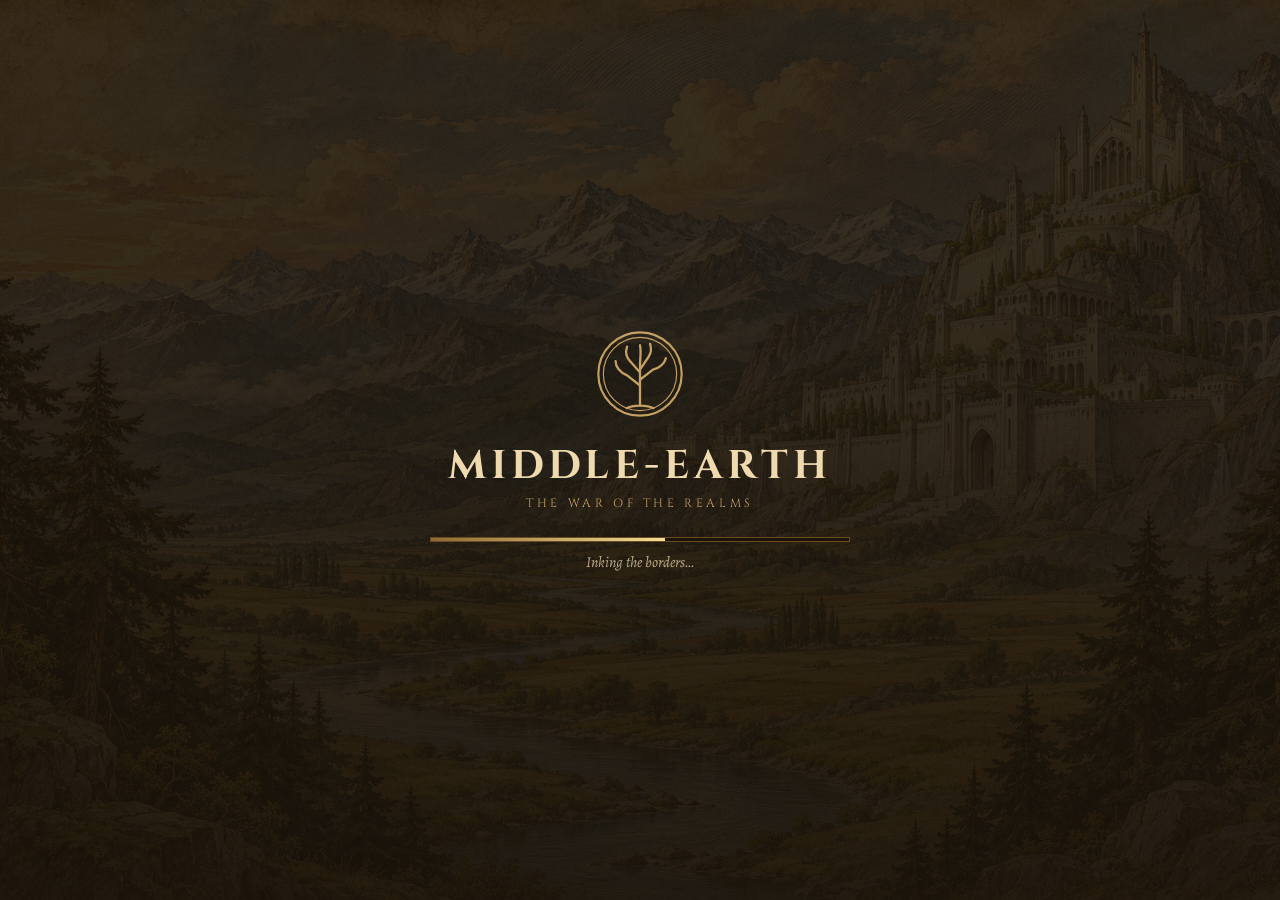
==== docs/index.html @ ae24afe7 "Clearer territory ownership: border bands and tinted troop plates Co-Authored-By: Claude Fable 5.2 <" ====
<!doctype html><html lang="en"><head><meta charset="utf-8"><meta name="viewport" content="width=device-width,initial-scale=1,viewport-fit=cover">
<title>Middle-earth: The War of the Realms</title>
<meta name="claude:viewport-fit-sides" content="cover">
<link rel="preconnect" href="https://fonts.googleapis.com">
<link rel="preconnect" href="https://fonts.gstatic.com" crossorigin>
<link rel="stylesheet" href="https://fonts.googleapis.com/css2?family=Cinzel:wght@500;600;700;900&family=Cinzel+Decorative:wght@700&family=Uncial+Antiqua&family=Alegreya:ital,wght@0,400;0,500;0,700;1,400&family=IM+Fell+English:ital@0;1&display=swap">
<style>
/* Layout: war-table HUD — header tabs, factions left, map centre, territory dossier right, phase bar below */
:root {
  --wood-0: #0f0a06; --wood-1: #1c130b; --wood-2: #2a1c10; --wood-3: #3b2816;
  --gold: #d3a955; --gold-hi: #f6dc94; --gold-lo: #86602a; --ivory: #f2e6c8; --ivory-dim: #bba783;
  --ink: #2a1a0c; --blood: #b2342a; --parch: #e8d8b0; --sea: #7fa0a2;
  --f-display: "Cinzel", "Trajan Pro", Georgia, serif;
  --f-deco: "Cinzel Decorative", "Cinzel", Georgia, serif;
  --f-text: "Alegreya", Georgia, serif;
  --f-map: "IM Fell English", Georgia, serif;
  color-scheme: dark;
}
* { box-sizing: border-box; }
html, body { height: 100%; }
body { margin: 0; background: var(--wood-0); color: var(--ivory); font-family: var(--f-text); font-size: 15px; overflow: hidden; -webkit-font-smoothing: antialiased; }
button { font: inherit; color: inherit; }
button:focus-visible, select:focus-visible, input:focus-visible { outline: 2px solid var(--gold-hi); outline-offset: 2px; }
[hidden] { display: none !important; }

/* textures */
.wood { background-color: var(--wood-1);
  background-image:
    radial-gradient(120% 80% at 50% 0%, rgba(255,210,140,0.06), transparent 60%),
    repeating-linear-gradient(92deg, rgba(0,0,0,0.0) 0 7px, rgba(0,0,0,0.13) 7px 9px, rgba(255,220,170,0.025) 9px 15px),
    linear-gradient(180deg, #24180e, #170f08); }
.frame { position: relative; border: 1px solid #5f4421; box-shadow: inset 0 0 0 1px rgba(0,0,0,0.6), inset 0 0 0 3px rgba(211,169,85,0.25), 0 6px 18px rgba(0,0,0,0.45); }
.frame::before, .frame::after { content: ""; position: absolute; width: 16px; height: 16px; border: 2px solid var(--gold); pointer-events: none; }
.frame::before { top: 3px; left: 3px; border-right: 0; border-bottom: 0; }
.frame::after { bottom: 3px; right: 3px; border-left: 0; border-top: 0; }

#app { position: fixed; inset: 0; display: grid; grid-template-columns: 264px minmax(0,1fr) 300px; grid-template-rows: 68px minmax(0,1fr) 76px; gap: 0; padding-left: env(safe-area-inset-left, 0px); padding-right: env(safe-area-inset-right, 0px); }

/* header */
#top { grid-column: 1 / -1; display: flex; align-items: center; gap: 18px; padding: 0 18px; border-bottom: 1px solid #6a4b22; box-shadow: 0 2px 0 rgba(0,0,0,0.6), 0 3px 0 rgba(211,169,85,0.25); z-index: 5; }
.brand { display: flex; align-items: center; gap: 12px; min-width: 230px; }
.brand svg { width: 46px; height: 46px; flex: none; }
.brand h1 { margin: 0; font-family: var(--f-display); font-weight: 700; font-size: 25px; letter-spacing: 0.08em; line-height: 1; color: var(--ivory); text-shadow: 0 2px 0 #000; }
.brand small { display: block; font-family: var(--f-display); font-size: 10.5px; letter-spacing: 0.24em; color: var(--gold); margin-top: 5px; }
.tabs { display: flex; gap: 10px; flex: 1; justify-content: center; }
.tab { display: inline-flex; align-items: center; gap: 9px; padding: 9px 22px; min-width: 128px; justify-content: center; font-family: var(--f-display); font-weight: 600; font-size: 15px; letter-spacing: 0.04em; color: var(--ivory); cursor: pointer;
  background: linear-gradient(180deg, #2d1f12, #1a120a); border: 1px solid #7a5a2a; border-radius: 4px; box-shadow: inset 0 1px 0 rgba(255,220,150,0.12), inset 0 0 0 2px rgba(0,0,0,0.5); transition: filter .15s, transform .15s; }
.tab svg { width: 19px; height: 19px; color: var(--gold); }
.tab:hover { filter: brightness(1.25); }
.tab.on { background: linear-gradient(180deg, #8c6a32, #5e4219); border-color: var(--gold-hi); color: #fff8e4; box-shadow: inset 0 1px 0 rgba(255,240,190,0.5), 0 0 14px rgba(246,210,120,0.25); }
.tab.on svg { color: #fff1c4; }
.tab b { background: var(--blood); color: #fff; border-radius: 9px; font-size: 11px; padding: 1px 6px; font-family: var(--f-text); }
.turnbox { display: flex; align-items: center; gap: 8px; padding-left: 18px; border-left: 1px solid #6a4b22; font-family: var(--f-display); }
.turnbox svg { width: 38px; height: 38px; color: var(--gold); }
.turnbox span { font-size: 16px; letter-spacing: 0.06em; }
.turnbox b { font-size: 26px; font-weight: 700; color: var(--ivory); min-width: 34px; }
.sys { display: flex; gap: 6px; }
.iconbtn { width: 36px; height: 36px; display: grid; place-items: center; border-radius: 4px; background: #1f150c; border: 1px solid #6a4b22; color: var(--gold); cursor: pointer; }
.iconbtn:hover { color: var(--gold-hi); border-color: var(--gold); }
.iconbtn svg { width: 19px; height: 19px; }
.mobile-only { display: none; }

/* side panels */
.panel { display: flex; flex-direction: column; gap: 12px; padding: 12px 12px; overflow: auto; z-index: 4; scrollbar-width: thin; scrollbar-color: #6a4b22 transparent; }
#left { border-right: 1px solid #5a3f1c; box-shadow: 2px 0 0 rgba(0,0,0,0.5); }
#right { border-left: 1px solid #5a3f1c; box-shadow: -2px 0 0 rgba(0,0,0,0.5); overflow-x: hidden; }
.ph { display: flex; align-items: center; gap: 10px; margin: 0; padding: 10px 12px; font-family: var(--f-display); font-weight: 600; font-size: 15px; letter-spacing: 0.08em; text-transform: uppercase; color: var(--ivory);
  background: linear-gradient(180deg, #2b1d10, #1b1209); border: 1px solid #5f4421; border-radius: 3px; }
.ph svg { width: 20px; height: 20px; color: var(--gold); flex: none; }

.fac { position: relative; display: grid; grid-template-columns: 54px 1fr; gap: 10px; align-items: center; padding: 9px 10px; border-radius: 4px; background: linear-gradient(180deg, #24180d, #170f08); border: 1px solid #4b3418; transition: border-color .2s, box-shadow .2s; cursor: default; }
.fac.cur { border-color: var(--gold-hi); box-shadow: 0 0 0 1px rgba(246,220,148,0.4), 0 0 18px rgba(246,210,120,0.18), inset 0 0 22px rgba(246,210,120,0.08); }
.fac.cur::after { content: ""; position: absolute; left: -1px; top: 10px; bottom: 10px; width: 3px; background: var(--gold-hi); border-radius: 2px; }
.fac.dead { opacity: 0.42; filter: grayscale(0.8); }
.fac svg.shield { width: 50px; height: 58px; filter: drop-shadow(0 2px 3px rgba(0,0,0,0.6)); }
.fac .nm { display: flex; align-items: center; gap: 7px; font-family: var(--f-display); font-weight: 600; font-size: 15px; line-height: 1.15; }
.fac .sw { width: 11px; height: 11px; border-radius: 2px; flex: none; box-shadow: 0 0 0 1px rgba(0,0,0,0.6); }
.fac .who { font-size: 12px; color: var(--ivory-dim); font-style: italic; margin-top: 1px; }
.fac .nums { display: flex; gap: 12px; margin-top: 5px; font-family: var(--f-display); font-weight: 700; font-size: 17px; font-variant-numeric: tabular-nums; }
.fac .nums span { display: inline-flex; align-items: center; gap: 5px; }
.fac .nums svg { width: 15px; height: 15px; color: var(--ivory-dim); }

.box { padding: 12px 14px; border-radius: 4px; background: linear-gradient(180deg, #24180d, #170f08); border: 1px solid #4b3418; }
.box h3 { display: flex; align-items: center; gap: 9px; margin: 0 0 8px; font-family: var(--f-display); font-size: 14px; letter-spacing: 0.1em; text-transform: uppercase; color: var(--ivory); }
.box h3 svg { width: 18px; height: 18px; color: var(--gold); }
.box p { margin: 0; line-height: 1.45; }
.box .rule { height: 1px; background: linear-gradient(90deg, transparent, #7a5a2a, transparent); margin: 8px 0; }

/* territory dossier */
.dossier-head { display: flex; align-items: center; gap: 12px; }
.dossier-head svg.shield { width: 52px; height: 61px; flex: none; filter: drop-shadow(0 2px 3px rgba(0,0,0,0.7)); }
.dossier-head h2 { margin: 0; font-family: var(--f-display); font-weight: 700; font-size: 21px; letter-spacing: 0.04em; line-height: 1.1; text-wrap: balance; }
.dossier-head .reg { font-size: 13px; color: var(--gold); font-style: italic; margin-top: 3px; }
.vig { width: 100%; height: 142px; display: block; border-radius: 3px; box-shadow: 0 0 0 1px #000, 0 0 0 3px #5f4421, 0 4px 14px rgba(0,0,0,0.5); margin: 4px 0; }
.stats { display: grid; gap: 6px; }
.stat { display: flex; align-items: center; justify-content: space-between; padding: 9px 12px; background: linear-gradient(180deg, #23170c, #160e07); border: 1px solid #4b3418; border-radius: 3px; }
.stat > span { display: inline-flex; align-items: center; gap: 9px; font-size: 15px; }
.stat svg { width: 18px; height: 18px; color: var(--ivory-dim); }
.stat b { font-family: var(--f-display); font-size: 19px; font-variant-numeric: tabular-nums; white-space: nowrap; }
.nbrs { display: flex; flex-wrap: wrap; gap: 5px; }
.chip { display: inline-flex; align-items: center; gap: 6px; padding: 4px 8px; border-radius: 3px; font-size: 13px; background: #1b1209; border: 1px solid #4b3418; cursor: pointer; }
.chip i { width: 9px; height: 9px; border-radius: 50%; display: inline-block; }
.chip .pct { font-family: var(--f-display); font-weight: 700; font-size: 12px; color: var(--gold-hi); }
.chip:hover { border-color: var(--gold); }
.chip.atk { border-color: #7d2a1d; }

.btn { display: inline-flex; align-items: center; justify-content: center; gap: 10px; padding: 11px 16px; font-family: var(--f-display); font-weight: 600; font-size: 16px; letter-spacing: 0.04em; cursor: pointer; border-radius: 4px; color: var(--ivory);
  background: linear-gradient(180deg, #2f2113, #1b1209); border: 1px solid #7a5a2a; box-shadow: inset 0 1px 0 rgba(255,220,150,0.12), inset 0 0 0 2px rgba(0,0,0,0.45); transition: filter .15s, transform .08s; }
.btn svg { width: 20px; height: 20px; color: var(--gold); }
.btn:hover:not(:disabled) { filter: brightness(1.25); }
.btn:active:not(:disabled) { transform: translateY(1px); }
.btn:disabled { opacity: 0.4; cursor: not-allowed; }
.btn.gold { color: #2a1806; background: linear-gradient(180deg, #f5d98c, #c99a45 55%, #a07226); border-color: #fbe7ae; box-shadow: inset 0 1px 0 rgba(255,255,255,0.6), inset 0 -2px 0 rgba(90,55,10,0.4), 0 0 18px rgba(246,210,120,0.2); text-shadow: 0 1px 0 rgba(255,240,200,0.6); }
.btn.gold svg { color: #3a2208; }
.btn.red { background: linear-gradient(180deg, #8e2c21, #5a160f); border-color: #d0604e; }
.btn.red svg { color: #ffd3c4; }
.btn.sm { padding: 6px 10px; font-size: 13px; }
.btn.block { width: 100%; }
.btngrid { display: grid; gap: 7px; }
.row { display: flex; gap: 7px; }
.row > * { flex: 1; min-width: 0; }
.hint { font-size: 14px; line-height: 1.45; color: var(--ivory-dim); font-style: italic; }
.reinf { display: grid; gap: 4px; font-size: 14px; }
.reinf div { display: flex; justify-content: space-between; }
.reinf b { font-family: var(--f-display); }
.reinf .tot { border-top: 1px solid #5f4421; padding-top: 6px; margin-top: 2px; font-size: 16px; color: var(--gold-hi); }

.deco { width: 100%; height: 118px; margin-top: auto; flex: none; display: block; pointer-events: none; }

/* map */
#mapwrap { position: relative; overflow: hidden; background: #120c07; box-shadow: inset 0 0 0 2px #000, inset 0 0 0 4px #6a4b22, inset 0 0 40px rgba(0,0,0,0.7); }
#map { position: absolute; inset: 0; width: 100%; height: 100%; display: block; touch-action: none; }
#map { cursor: grab; }
.mapframe { position: absolute; inset: 0; pointer-events: none; box-shadow: inset 0 0 0 2px #000, inset 0 0 0 4px #7a5a2a, inset 0 0 0 5px #000, inset 0 0 60px rgba(0,0,0,0.55); }
.zoomctl { position: absolute; right: 14px; top: 14px; display: grid; gap: 6px; z-index: 3; }
#tooltip { position: absolute; pointer-events: none; z-index: 6; padding: 8px 11px; border-radius: 4px; background: rgba(22,14,8,0.94); border: 1px solid #7a5a2a; font-size: 13px; line-height: 1.35; box-shadow: 0 6px 18px rgba(0,0,0,0.5); max-width: 240px; }
#tooltip b { font-family: var(--f-display); font-size: 14px; }
#tooltip i { color: var(--ivory-dim); }

/* battle */
#battle { position: absolute; left: 50%; bottom: 16px; transform: translateX(-50%); z-index: 7; width: min(720px, calc(100% - 24px)); padding: 14px 16px 14px; border-radius: 6px; background: linear-gradient(180deg, rgba(38,25,13,0.97), rgba(20,13,7,0.97)); border: 1px solid #8a6a32; box-shadow: 0 18px 40px rgba(0,0,0,0.6), inset 0 0 0 3px rgba(0,0,0,0.5), inset 0 0 0 4px rgba(211,169,85,0.25); }
.bt-grid { display: grid; grid-template-columns: 1fr auto 1fr; align-items: center; gap: 12px; }
.bt-side { display: flex; align-items: center; gap: 10px; min-width: 0; }
.bt-side.def { flex-direction: row-reverse; text-align: right; }
.bt-side svg.shield { width: 44px; height: 52px; flex: none; }
.bt-side .tn { font-family: var(--f-display); font-weight: 700; font-size: 16px; line-height: 1.15; }
.bt-side .fn { font-size: 12.5px; color: var(--ivory-dim); font-style: italic; }
.bt-side .cnt { font-family: var(--f-display); font-weight: 900; font-size: 34px; margin-left: auto; font-variant-numeric: tabular-nums; text-shadow: 0 2px 0 #000; transition: transform .2s; }
.bt-side.def .cnt { margin-left: 0; margin-right: auto; }
.cnt.hit { animation: hit .5s; color: #ff8a72; }
@keyframes hit { 30% { transform: scale(1.35); } }
.bt-mid { display: flex; align-items: center; gap: 12px; }
.dice { display: flex; flex-direction: column; gap: 8px; perspective: 500px; min-width: 42px; align-items: center; }
.vs { font-family: var(--f-deco); font-size: 20px; color: var(--gold); text-shadow: 0 2px 0 #000; }
.bt-odds { text-align: center; font-size: 13px; color: var(--ivory-dim); margin-top: 10px; }
.bt-odds b { color: var(--gold-hi); font-family: var(--f-display); font-size: 15px; }
.bt-actions { display: flex; align-items: center; gap: 8px; margin-top: 10px; flex-wrap: wrap; justify-content: center; }
.dsel { display: inline-flex; border: 1px solid #7a5a2a; border-radius: 4px; overflow: hidden; }
.dsel button { padding: 8px 12px; background: #1b1209; border: 0; border-right: 1px solid #4b3418; cursor: pointer; font-family: var(--f-display); font-weight: 700; }
.dsel button:last-child { border-right: 0; }
.dsel button.on { background: linear-gradient(180deg, #8c6a32, #5e4219); color: #fff4d2; }
.dsel button:disabled { opacity: 0.35; cursor: not-allowed; }
.dsel-label { font-size: 13px; color: var(--ivory-dim); }

/* 3D dice */
.die { width: 38px; height: 38px; position: relative; transform-style: preserve-3d; transition: transform 1s cubic-bezier(.17,.84,.3,1.04); }
.die.fast { transition-duration: .45s; }
.die .f { position: absolute; inset: 0; border-radius: 7px; display: grid; grid-template-columns: repeat(3, 1fr); grid-template-rows: repeat(3, 1fr); padding: 5px; backface-visibility: hidden; }
.die.att .f { background: radial-gradient(circle at 30% 25%, #e8574a, #a3201a 60%, #6d100c); box-shadow: inset 0 0 0 1px rgba(0,0,0,0.4), inset 0 2px 3px rgba(255,255,255,0.25); }
.die.def .f { background: radial-gradient(circle at 30% 25%, #fffaf0, #e4d6b4 60%, #b9a67c); box-shadow: inset 0 0 0 1px rgba(0,0,0,0.35), inset 0 2px 3px rgba(255,255,255,0.6); }
.die .f i { width: 7px; height: 7px; border-radius: 50%; align-self: center; justify-self: center; }
.die.att .f i { background: #fff2dc; box-shadow: inset 0 1px 1px rgba(0,0,0,0.4); }
.die.def .f i { background: #2a1a0c; box-shadow: inset 0 1px 1px rgba(255,255,255,0.3); }
.die .f1 { transform: translateZ(19px); }
.die .f2 { transform: rotateY(90deg) translateZ(19px); }
.die .f3 { transform: rotateY(180deg) translateZ(19px); }
.die .f4 { transform: rotateY(-90deg) translateZ(19px); }
.die .f5 { transform: rotateX(90deg) translateZ(19px); }
.die .f6 { transform: rotateX(-90deg) translateZ(19px); }
.diewrap { position: relative; transition: opacity .3s, filter .3s; }
.diewrap.lost { opacity: 0.55; filter: saturate(0.45) brightness(0.8); }
.diewrap.won::after { content: ""; position: absolute; inset: -5px; border-radius: 10px; box-shadow: 0 0 14px 3px rgba(255,214,110,0.75); pointer-events: none; }

/* bottom */
#bottom { grid-column: 1 / -1; display: flex; align-items: center; gap: 14px; padding: 0 18px; border-top: 1px solid #6a4b22; box-shadow: 0 -2px 0 rgba(0,0,0,0.6), 0 -3px 0 rgba(211,169,85,0.2); z-index: 5; }
.knot { width: 150px; height: 46px; color: #6a4b22; flex: none; }
.phases { display: flex; align-items: center; gap: 8px; margin: 0 auto; }
.pstep { display: inline-flex; align-items: center; gap: 10px; padding: 9px 20px; min-width: 190px; justify-content: center; border-radius: 5px; font-family: var(--f-display); font-size: 16px; font-weight: 600; letter-spacing: 0.03em;
  background: linear-gradient(180deg, #2a1d11, #170f08); border: 1px solid #5a3f1c; color: var(--ivory-dim); box-shadow: inset 0 0 0 2px rgba(0,0,0,0.5); transition: all .25s; }
.pstep svg { width: 22px; height: 22px; }
.pstep b { font-size: 26px; font-weight: 700; color: inherit; }
.pstep.on { color: #fff6da; border-color: var(--gold-hi); background: linear-gradient(180deg, #6e5124, #3f2b12); box-shadow: inset 0 1px 0 rgba(255,240,190,0.4), 0 0 16px rgba(246,210,120,0.25); }
.pstep.done { color: #9a8763; }
.pchev { color: #7a5a2a; font-size: 22px; }
#status { font-size: 14px; color: var(--ivory-dim); max-width: 340px; line-height: 1.35; font-style: italic; }
#status b { color: var(--gold-hi); font-style: normal; font-family: var(--f-display); }
#btnNext { min-width: 230px; font-size: 19px; padding: 12px 20px; }
#btnNext svg { width: 24px; height: 24px; }

/* banner + toast */
#banner { position: absolute; left: 50%; top: 18%; width: min(92%, 760px); transform: translate(-50%, 0); z-index: 8; pointer-events: none; text-align: center; padding: 18px 54px 16px; background: radial-gradient(ellipse at center, rgba(20,12,6,0.92), rgba(20,12,6,0.75) 60%, rgba(20,12,6,0)); animation: banner 2.4s ease forwards; }
#banner svg { width: 64px; height: 75px; filter: drop-shadow(0 4px 8px rgba(0,0,0,0.8)); }
#banner .t1 { font-family: var(--f-display); font-size: 13px; letter-spacing: 0.35em; color: var(--gold); margin-top: 6px; }
#banner .t2 { font-family: var(--f-display); font-weight: 700; font-size: clamp(19px, 4.6vw, 30px); letter-spacing: 0.04em; text-shadow: 0 3px 0 #000; text-wrap: balance; }
@keyframes banner { 0% { opacity: 0; transform: translate(-50%, 14px) scale(0.96); } 14% { opacity: 1; transform: translate(-50%, 0) scale(1); } 78% { opacity: 1; } 100% { opacity: 0; transform: translate(-50%, -8px); } }
#toast { position: absolute; left: 50%; top: 14px; transform: translateX(-50%); z-index: 8; display: grid; gap: 6px; justify-items: center; pointer-events: none; }
.toast { padding: 8px 16px; border-radius: 4px; background: rgba(22,14,8,0.95); border: 1px solid #8a6a32; font-size: 14px; box-shadow: 0 8px 20px rgba(0,0,0,0.5); animation: toast 3.2s ease forwards; }
@keyframes toast { 0% { opacity: 0; transform: translateY(-8px); } 10% { opacity: 1; transform: none; } 85% { opacity: 1; } 100% { opacity: 0; } }

/* modal */
#modal { position: fixed; inset: 0; z-index: 30; display: grid; place-items: center; background: rgba(8,5,2,0.72); backdrop-filter: blur(3px); padding: 16px max(16px, env(safe-area-inset-right, 0px)) 16px max(16px, env(safe-area-inset-left, 0px)); }
.mcard { width: min(640px, 100%); max-height: min(88vh, 900px); overflow: auto; padding: 22px 24px; border-radius: 6px; background: linear-gradient(180deg, #2a1c10, #170f08); border: 1px solid #8a6a32; box-shadow: 0 30px 60px rgba(0,0,0,0.7), inset 0 0 0 3px rgba(0,0,0,0.5), inset 0 0 0 4px rgba(211,169,85,0.3); animation: pop .25s ease; }
.mcard.wide { width: min(900px, 100%); }
@keyframes pop { from { transform: scale(0.96); opacity: 0; } }
.mcard h2 { margin: 0 0 4px; font-family: var(--f-display); font-weight: 700; font-size: 24px; letter-spacing: 0.05em; text-align: center; }
.mcard .sub { text-align: center; color: var(--ivory-dim); font-style: italic; margin-bottom: 16px; }
.mcard .acts { display: flex; gap: 10px; justify-content: center; margin-top: 18px; flex-wrap: wrap; }
.orn { display: block; width: 220px; height: 14px; margin: 6px auto 12px; color: var(--gold); }
.slider { display: grid; grid-template-columns: auto 1fr auto; gap: 12px; align-items: center; margin: 10px 0; }
.slider input { width: 100%; accent-color: var(--gold); }
.bigN { text-align: center; font-family: var(--f-display); font-weight: 900; font-size: 54px; line-height: 1; color: var(--gold-hi); text-shadow: 0 3px 0 #000; font-variant-numeric: tabular-nums; }

/* cards */
.hand { display: flex; flex-wrap: wrap; gap: 12px; justify-content: center; }
.tcard { width: 116px; height: 166px; border-radius: 8px; padding: 8px; cursor: pointer; display: flex; flex-direction: column; align-items: center; justify-content: space-between; text-align: center; color: var(--ink);
  background: radial-gradient(circle at 50% 35%, #f6ebcf, #e2cc9b 75%, #c8ad74); border: 1px solid #6b4a1e; box-shadow: inset 0 0 0 3px rgba(255,250,235,0.5), inset 0 0 0 4px #9c7838, 0 6px 14px rgba(0,0,0,0.5); transition: transform .15s, box-shadow .15s; }
.tcard:hover { transform: translateY(-4px); }
.tcard.sel { transform: translateY(-10px); box-shadow: inset 0 0 0 3px rgba(255,250,235,0.5), inset 0 0 0 4px #9c7838, 0 0 0 3px var(--gold-hi), 0 0 24px rgba(246,210,120,0.6); }
.tcard .ct { font-family: var(--f-map); font-style: italic; font-size: 15px; line-height: 1.1; min-height: 34px; display: grid; place-items: center; }
.tcard svg { width: 56px; height: 56px; color: #5b3a18; }
.tcard .ty { font-family: var(--f-display); font-weight: 700; font-size: 12px; letter-spacing: 0.12em; text-transform: uppercase; }
.tcard .own { font-size: 11px; color: #7a2a1a; font-weight: 700; min-height: 14px; }
.tcard.wild { background: radial-gradient(circle at 50% 35%, #fff1c2, #e7c66d 70%, #b98b33); }

/* menu */
#screen-menu, #screen-loading { position: fixed; inset: 0; z-index: 40; display: grid; place-items: center; overflow: auto; padding: 24px max(16px, env(safe-area-inset-right, 0px)) 24px max(16px, env(safe-area-inset-left, 0px)); }
#screen-loading { background: radial-gradient(ellipse at center, #2a1b0e, #0b0704 70%); }
.load { text-align: center; width: min(420px, 100%); }
.load svg { width: 92px; height: 92px; color: var(--gold); animation: glow 2.4s ease-in-out infinite; }
@keyframes glow { 50% { filter: drop-shadow(0 0 16px rgba(246,210,120,0.6)); } }
.load h1 { font-family: var(--f-display); font-size: 40px; letter-spacing: 0.12em; margin: 14px 0 2px; }
.load .s { font-family: var(--f-display); letter-spacing: 0.3em; font-size: 12px; color: var(--gold); }
.bar { height: 8px; border-radius: 4px; margin: 26px 0 10px; background: #1b1209; border: 1px solid #6a4b22; overflow: hidden; }
.bar i { display: block; height: 100%; width: 0; background: linear-gradient(90deg, #8c6a32, #f6dc94); transition: width .2s; }
.load p { font-style: italic; color: var(--ivory-dim); margin: 0; }
#menubg { position: fixed; inset: 0; width: 100%; height: 100%; z-index: -1; filter: blur(2px) brightness(0.45) sepia(0.3); object-fit: cover; }
.menu { width: min(980px, 100%); display: grid; grid-template-columns: 1.05fr 1fr; gap: 0; border-radius: 6px; overflow: hidden; background: linear-gradient(180deg, rgba(36,24,13,0.96), rgba(18,12,6,0.97)); border: 1px solid #8a6a32; box-shadow: 0 40px 80px rgba(0,0,0,0.75), inset 0 0 0 3px rgba(0,0,0,0.5), inset 0 0 0 4px rgba(211,169,85,0.3); }
.menu .l { padding: 30px 30px 26px; border-right: 1px solid #4b3418; }
.menu .r { padding: 30px 28px 26px; display: flex; flex-direction: column; gap: 14px; }
.menu .title { text-align: center; }
.menu .title svg { width: 74px; height: 74px; color: var(--gold); }
.menu .title h1 { font-family: var(--f-display); font-weight: 700; font-size: 44px; letter-spacing: 0.12em; margin: 6px 0 0; line-height: 1; text-shadow: 0 3px 0 #000; }
.menu .title .s { font-family: var(--f-display); letter-spacing: 0.32em; font-size: 12.5px; color: var(--gold); margin-top: 8px; }
.menu .title p { font-family: var(--f-map); font-style: italic; font-size: 17px; color: var(--ivory-dim); margin: 14px auto 0; max-width: 40ch; line-height: 1.4; }
.lbl { font-family: var(--f-display); font-size: 12.5px; letter-spacing: 0.18em; text-transform: uppercase; color: var(--gold); margin: 18px 0 8px; display: flex; align-items: center; gap: 10px; }
.lbl::after { content: ""; flex: 1; height: 1px; background: linear-gradient(90deg, #7a5a2a, transparent); }
.modes { display: grid; grid-template-columns: repeat(3, 1fr); gap: 8px; }
.mode { padding: 12px 10px; border-radius: 4px; cursor: pointer; text-align: center; background: #1b1209; border: 1px solid #4b3418; transition: all .15s; }
.mode svg { width: 28px; height: 28px; color: var(--gold); }
.mode b { display: block; font-family: var(--f-display); font-size: 14.5px; margin-top: 4px; }
.mode span { display: block; font-size: 12px; color: var(--ivory-dim); line-height: 1.3; margin-top: 3px; }
.mode.on { border-color: var(--gold-hi); background: linear-gradient(180deg, #4a3518, #241809); box-shadow: 0 0 14px rgba(246,210,120,0.2); }
.seats { display: grid; gap: 6px; }
.seat { display: grid; grid-template-columns: 36px 1fr 150px; gap: 10px; align-items: center; padding: 5px 8px; border-radius: 4px; background: #1b1209; border: 1px solid #3d2a13; }
.seat.off { opacity: 0.55; }
.seat svg { width: 32px; height: 38px; }
.seat .sn { font-family: var(--f-display); font-weight: 600; font-size: 14.5px; }
select { width: 100%; padding: 7px 8px; border-radius: 3px; background: #120c07; color: var(--ivory); border: 1px solid #6a4b22; font-family: var(--f-text); font-size: 14px; }
.opts { display: grid; grid-template-columns: 1fr 1fr; gap: 8px 12px; }
.opt label { display: block; font-size: 12.5px; color: var(--ivory-dim); margin-bottom: 4px; }
.menu .go { display: grid; gap: 8px; margin-top: auto; }
.menu .go .btn { font-size: 19px; padding: 14px; }
.menu .note { font-size: 12.5px; color: var(--ivory-dim); font-style: italic; text-align: center; }

/* log / regions */
.loglist { display: grid; gap: 4px; font-size: 14px; }
.loglist div { padding: 5px 8px; border-left: 3px solid #4b3418; background: rgba(0,0,0,0.2); }
.loglist small { color: var(--ivory-dim); font-family: var(--f-display); margin-right: 6px; }
.regs { display: grid; gap: 6px; }
.regrow { display: grid; grid-template-columns: 1fr 60px 120px; gap: 10px; align-items: center; padding: 8px 10px; background: #1b1209; border: 1px solid #3d2a13; border-radius: 4px; cursor: default; }
.regrow:hover { border-color: var(--gold); }
.regrow b { font-family: var(--f-display); font-size: 15px; }
.regrow .bn { font-family: var(--f-display); font-weight: 700; color: var(--gold-hi); text-align: center; }
.regbar { display: flex; height: 10px; border-radius: 3px; overflow: hidden; background: #000; }
.rules { line-height: 1.55; }
.rules h3 { font-family: var(--f-display); color: var(--gold); margin: 16px 0 6px; font-size: 16px; letter-spacing: 0.06em; }
.rules ul { margin: 0; padding-left: 20px; }
.rules li { margin: 3px 0; }
table.st { width: 100%; border-collapse: collapse; font-size: 14px; }
table.st th, table.st td { padding: 6px 8px; border-bottom: 1px solid #3d2a13; text-align: right; font-variant-numeric: tabular-nums; }
table.st th:first-child, table.st td:first-child { text-align: left; }
table.st th { font-family: var(--f-display); font-size: 12px; letter-spacing: 0.08em; color: var(--gold); }
.rolls { display: grid; gap: 10px; }
.rollrow { display: grid; grid-template-columns: 40px 1fr auto; gap: 12px; align-items: center; padding: 8px 12px; background: #1b1209; border: 1px solid #3d2a13; border-radius: 4px; }
.rollrow.win { border-color: var(--gold-hi); box-shadow: 0 0 14px rgba(246,210,120,0.25); }
.rollrow svg { width: 34px; height: 40px; }

@media (prefers-reduced-motion: reduce) { *, *::before, *::after { animation-duration: 0.01ms !important; transition-duration: 0.01ms !important; } }

/* responsive */
@media (max-width: 1250px) {
  #app { grid-template-columns: 228px minmax(0,1fr) 270px; }
  .tab { min-width: 0; padding: 9px 14px; }
  .pstep { min-width: 0; padding: 8px 12px; }
  .knot { display: none; }
}
@media (max-width: 980px) {
  #app { grid-template-columns: minmax(0,1fr); grid-template-rows: 58px minmax(0,1fr) auto; }
  #left, #right { position: fixed; top: 58px; bottom: 0; width: min(320px, 88vw); z-index: 20; transform: translateX(-105%); transition: transform .25s; }
  #right { right: 0; transform: translateX(105%); }
  #left { left: 0; }
  #left.open, #right.open { transform: none; }
  #mapwrap { grid-column: 1; }
  .tabs .tab span { display: none; }
  .tab { padding: 8px 10px; }
  .brand { min-width: 0; } .brand small { display: none; } .brand h1 { font-size: 20px; }
  .turnbox span { display: none; }
  .mobile-only { display: grid; }
  #bottom { flex-wrap: wrap; padding: 8px max(12px, env(safe-area-inset-right, 0px)) calc(8px + env(safe-area-inset-bottom, 0px)) max(12px, env(safe-area-inset-left, 0px)); gap: 8px; }
  .phases { order: 1; width: 100%; justify-content: center; margin: 0; }
  .pstep { font-size: 13px; padding: 6px 8px; } .pstep b { font-size: 18px; } .pstep svg { display: none; }
  #status { order: 2; flex: 1; font-size: 13px; max-width: none; }
  #btnNext { order: 3; min-width: 0; font-size: 15px; padding: 10px 14px; }
  .menu { grid-template-columns: 1fr; }
  .menu .l { border-right: 0; border-bottom: 1px solid #4b3418; }
  .bt-side .tn { font-size: 13px; } .bt-side .fn { display: none; } .bt-side .cnt { font-size: 26px; }
}
@media (max-width: 560px) {
  #top { gap: 8px; padding: 0 max(10px, env(safe-area-inset-right, 0px)) 0 max(10px, env(safe-area-inset-left, 0px)); }
  .brand { display: none; } .iconbtn { width: 32px; height: 32px; }
  .tabs { gap: 4px; } .tab { padding: 7px 8px; } .turnbox { display: none; }
  .modes { grid-template-columns: 1fr; }
  .seat { grid-template-columns: 30px 1fr 120px; }
  .opts { grid-template-columns: 1fr; }
  .phases .pchev { display: none; }
}
</style>
<link rel="stylesheet" href="css/war-table.css?v=1795487982">

<div id="app" hidden>
  <header id="top" class="wood">
    <button class="iconbtn mobile-only" id="btnLeft" aria-label="Factions"><svg viewBox="0 0 24 24" fill="none" stroke="currentColor" stroke-width="2"><path d="M4 6h16M4 12h16M4 18h16"/></svg></button>
    <div class="brand">
      <svg viewBox="0 0 64 64" fill="none" stroke="currentColor" style="color:var(--gold)"><circle cx="32" cy="32" r="29" stroke-width="1.5"/><circle cx="32" cy="32" r="25.5" stroke-width="0.8"/><path d="M32 54V26M32 40l-9-7M32 36l9-7M32 31l-7-8M32 29l6-9M23 33c-5-2-8-6-8-10M41 29c4-1 8-4 9-8M25 23c-3-3-3-7-2-10M38 20c2-3 2-6 1-9M32 26c0-5 1-9 0-14" stroke-width="1.6" stroke-linecap="round"/><path d="M22 56c4-2 7-2 10-2s6 0 10 2" stroke-width="1.4"/></svg>
      <div><h1>MIDDLE-EARTH</h1><small>— The War of the Realms —</small></div>
    </div>
    <nav class="tabs" id="tabs">
      <button class="tab on" data-tab="map"><svg viewBox="0 0 24 24" fill="none" stroke="currentColor" stroke-width="1.6"><path d="M3 6l6-2 6 2 6-2v14l-6 2-6-2-6 2z"/><path d="M9 4v14M15 6v14"/></svg><span>Map</span></button>
      <button class="tab" data-tab="obj"><svg viewBox="0 0 24 24" fill="none" stroke="currentColor" stroke-width="1.6"><circle cx="12" cy="12" r="9"/><circle cx="12" cy="12" r="5"/><circle cx="12" cy="12" r="1.5" fill="currentColor"/></svg><span>Objectives</span></button>
      <button class="tab" data-tab="cards"><svg viewBox="0 0 24 24" fill="none" stroke="currentColor" stroke-width="1.6"><rect x="4" y="5" width="11" height="15" rx="1.5" transform="rotate(-8 9 12)"/><rect x="9" y="4" width="11" height="15" rx="1.5" transform="rotate(8 14 11)"/></svg><span>Cards</span> <b id="cardBadge" hidden>0</b></button>
      <button class="tab" data-tab="log"><svg viewBox="0 0 24 24" fill="none" stroke="currentColor" stroke-width="1.6"><path d="M6 3h10l3 3v15H6z"/><path d="M9 9h7M9 13h7M9 17h5"/></svg><span>Chronicle</span></button>
      <button class="tab" data-tab="rules"><svg viewBox="0 0 24 24" fill="none" stroke="currentColor" stroke-width="1.6"><path d="M4 5c3-1 6-1 8 1 2-2 5-2 8-1v14c-3-1-6-1-8 1-2-2-5-2-8-1z"/><path d="M12 6v14"/></svg><span>Rules</span></button>
    </nav>
    <div class="turnbox"><svg viewBox="0 0 48 48" fill="none" stroke="currentColor" stroke-width="1.4"><path d="M16 40C8 34 6 22 12 12M32 40c8-6 10-18 4-28"/><path d="M11 33c-3 0-5-2-6-4 3 0 5 1 6 4zM9 26c-3-1-4-3-4-6 3 1 4 3 4 6zM10 19c-2-2-2-4-1-7 2 2 2 4 1 7zM37 33c3 0 5-2 6-4-3 0-5 1-6 4zM39 26c3-1 4-3 4-6-3 1-4 3-4 6zM38 19c2-2 2-4 1-7-2 2-2 4-1 7z" fill="currentColor" fill-opacity=".35"/><path d="M18 42h12"/></svg><span>ROUND</span><b id="roundNum">01</b></div>
    <div class="sys">
      <button class="iconbtn" id="btnNet" title="Online room" aria-label="Online room" hidden><svg viewBox="0 0 24 24" fill="none" stroke="currentColor" stroke-width="1.6"><circle cx="12" cy="12" r="9"/><path d="M3 12h18M12 3c3 3 3 15 0 18M12 3c-3 3-3 15 0 18"/></svg></button>
      <button class="iconbtn" id="btnSound" title="Sound" aria-label="Sound"><svg viewBox="0 0 24 24" fill="none" stroke="currentColor" stroke-width="1.6"><path d="M4 9h4l5-4v14l-5-4H4z"/><path id="sndWaves" d="M16 9c1.5 1.5 1.5 4.5 0 6M18.5 6.5c3 3 3 8 0 11"/></svg></button>
      <button class="iconbtn" id="btnMenu" title="Menu" aria-label="Menu"><svg viewBox="0 0 24 24" fill="none" stroke="currentColor" stroke-width="1.6"><circle cx="12" cy="12" r="3"/><path d="M12 2v3M12 19v3M2 12h3M19 12h3M4.9 4.9l2.1 2.1M17 17l2.1 2.1M4.9 19.1L7 17M17 7l2.1-2.1"/></svg></button>
      <button class="iconbtn mobile-only" id="btnRight" aria-label="Territory"><svg viewBox="0 0 24 24" fill="none" stroke="currentColor" stroke-width="1.8"><path d="M12 21s-7-6-7-11a7 7 0 0114 0c0 5-7 11-7 11z"/><circle cx="12" cy="10" r="2.5"/></svg></button>
    </div>
  </header>

  <aside id="left" class="panel wood">
    <h2 class="ph"><svg viewBox="0 0 24 24" fill="currentColor"><circle cx="8" cy="7" r="3"/><circle cx="16" cy="7" r="3"/><path d="M2 19c0-4 3-6 6-6s6 2 6 6zM10 19c0-4 3-6 6-6s6 2 6 6z" opacity=".8"/></svg>Factions</h2>
    <div id="factions" style="display:grid;gap:8px"></div>
    <div class="box" id="objBox"><h3><svg viewBox="0 0 24 24" fill="none" stroke="currentColor" stroke-width="1.6"><circle cx="12" cy="12" r="9"/><circle cx="12" cy="12" r="5"/><circle cx="12" cy="12" r="1.5" fill="currentColor"/></svg>Objective</h3><p id="objText"></p></div>
    <canvas class="deco" id="decoL"></canvas>
  </aside>

  <main id="mapwrap">
    <canvas id="map"></canvas>
    <div class="mapframe"></div>
    <div class="map-caption" aria-hidden="true"><b>THE ATLAS OF MIDDLE-EARTH</b><span>Drag to explore · Scroll to zoom</span></div>
    <div class="zoomctl">
      <button class="iconbtn" id="zin" aria-label="Zoom in"><svg viewBox="0 0 24 24" fill="none" stroke="currentColor" stroke-width="2"><path d="M12 5v14M5 12h14"/></svg></button>
      <button class="iconbtn" id="zout" aria-label="Zoom out"><svg viewBox="0 0 24 24" fill="none" stroke="currentColor" stroke-width="2"><path d="M5 12h14"/></svg></button>
      <button class="iconbtn" id="zfit" aria-label="Show the whole map"><svg viewBox="0 0 24 24" fill="none" stroke="currentColor" stroke-width="1.8"><path d="M4 9V4h5M20 9V4h-5M4 15v5h5M20 15v5h-5"/></svg></button>
    </div>
    <div id="tooltip" hidden></div>
    <div id="battle" hidden></div>
    <div id="toast"></div>
  </main>

  <aside id="right" class="panel wood">
    <h2 class="ph"><svg viewBox="0 0 24 24" fill="currentColor"><path d="M12 22s-7-6.2-7-12a7 7 0 0114 0c0 5.8-7 12-7 12zm0-9a3 3 0 100-6 3 3 0 000 6z"/></svg><span id="rtitle">Selected territory</span></h2>
    <div id="dossier" style="display:grid;gap:10px"></div>
    <canvas class="deco" id="decoR"></canvas>
  </aside>

  <footer id="bottom" class="wood">
    <svg class="knot" viewBox="0 0 150 46" fill="none" stroke="currentColor" stroke-width="1.4"><path d="M4 23c12-16 26-16 36 0s24 16 36 0 24-16 36 0 22 14 34 4"/><path d="M4 23c12 16 26 16 36 0s24-16 36 0 24 16 36 0 22-14 34-4"/><circle cx="40" cy="23" r="4"/><circle cx="76" cy="23" r="4"/><circle cx="112" cy="23" r="4"/></svg>
    <div class="phases" id="phases">
      <div class="pstep" data-p="reinforce"><svg viewBox="0 0 24 24" fill="currentColor"><circle cx="8" cy="7" r="3"/><circle cx="16" cy="7" r="3"/><path d="M2 19c0-4 3-6 6-6s6 2 6 6zM10 19c0-4 3-6 6-6s6 2 6 6z"/></svg><b>1</b>Reinforce</div>
      <span class="pchev">›</span>
      <div class="pstep" data-p="attack"><svg viewBox="0 0 24 24" fill="none" stroke="currentColor" stroke-width="1.8" stroke-linecap="round"><path d="M4 4l11 11M15 15l2-2M15 15l-2 2M14 18l4 4M20 4L9 15M9 15l-2-2M9 15l2 2M10 18l-4 4"/></svg><b>2</b>Attack</div>
      <span class="pchev">›</span>
      <div class="pstep" data-p="fortify"><svg viewBox="0 0 24 24" fill="none" stroke="currentColor" stroke-width="1.8" stroke-linecap="round"><path d="M4 8h14l-3-3M20 16H6l3 3"/></svg><b>3</b>Fortify</div>
    </div>
    <div id="status"></div>
    <button class="btn gold" id="btnNext"><svg viewBox="0 0 24 24" fill="none" stroke="currentColor" stroke-width="2.2" stroke-linecap="round"><path d="M5 6l6 6-6 6M12 6l6 6-6 6"/></svg><span>End turn</span></button>
  </footer>
</div>

<div id="screen-loading">
  <div class="load">
    <svg viewBox="0 0 64 64" fill="none" stroke="currentColor"><circle cx="32" cy="32" r="29" stroke-width="1.5"/><circle cx="32" cy="32" r="25.5" stroke-width="0.8"/><path d="M32 54V26M32 40l-9-7M32 36l9-7M32 31l-7-8M32 29l6-9M23 33c-5-2-8-6-8-10M41 29c4-1 8-4 9-8M25 23c-3-3-3-7-2-10M38 20c2-3 2-6 1-9M32 26c0-5 1-9 0-14" stroke-width="1.6" stroke-linecap="round"/><path d="M22 56c4-2 7-2 10-2s6 0 10 2" stroke-width="1.4"/></svg>
    <h1>MIDDLE-EARTH</h1><div class="s">THE WAR OF THE REALMS</div>
    <div class="bar"><i id="loadbar"></i></div>
    <p id="loadmsg">Unrolling the parchment…</p>
  </div>
</div>

<div id="screen-menu" hidden><canvas id="menubg"></canvas><div id="menuMount"></div></div>
<div id="modal" hidden></div>

<script src="js/noise.js?v=1795487982"></script>
<script src="js/materials.js?v=1795487982"></script>
<script src="js/data.js?v=1795487982"></script>
<script src="js/mapgen.js?v=1795487982"></script>
<script src="js/atlas.js?v=1795487982"></script>
<script src="js/game.js?v=1795487982"></script>
<script src="js/ai.js?v=1795487982"></script>
<script src="js/board.js?v=1795487982"></script>
<script src="js/vignette.js?v=1795487982"></script>
<script src="js/audio.js?v=1795487982"></script>
<script src="js/net.js?v=1795487982"></script>
<script src="js/ui.js?v=1795487982"></script>

</html>
---- docs/css/war-table.css ----
/* Collector's atlas: material layers shared by the game, menus and dialogs. */
:root {
  --gold: #c5a064; --gold-hi: #f2d99c; --gold-lo: #79603b;
  --ivory: #eee0bf; --ivory-dim: #beac8a;
  --wood-texture: url('../assets/painted-walnut.png');
  --paper-texture: url('../assets/paper-grain.svg');
  --landscape: url('../assets/citadel-engraving.png');
}
body { background: #17120c; }
.wood {
  background-color: #251b12;
  background-image: linear-gradient(180deg, #39281544, #0d0a0780), var(--wood-texture);
  background-size: auto, 640px 320px;
}
#app { grid-template-columns: 218px minmax(0, 1fr) 270px; grid-template-rows: 70px minmax(0, 1fr) 94px; padding: 7px; gap: 3px; }
#app::after { content: ''; position: fixed; inset: 3px; z-index: 25; border: 1px solid #92713e; box-shadow: inset 0 0 0 2px #100c08; pointer-events: none; }
#top, #bottom { position: relative; border: 1px solid #876638; box-shadow: inset 0 0 0 3px #100d0880, inset 0 0 0 4px #b08a4740; }
#top { padding: 0 16px; gap: 16px; }
.brand { min-width: 211px; gap: 9px; }
.brand h1 { font-size: 27px; letter-spacing: .11em; color: #f0ddb0; }
.brand small { font-size: 8px; letter-spacing: .17em; color: #d1b580; }
.brand svg { width: 43px; height: 49px; filter: drop-shadow(0 1px 2px #000); }
.tabs { gap: 7px; }
.tab, .btn, .pstep { border-radius: 1px; background-image: linear-gradient(#72543222, #100b0799), var(--wood-texture); border-color: #8a6e43; box-shadow: inset 0 0 0 2px #100b07b3, inset 0 0 0 3px #b08a4733, 0 2px 4px #0005; }
.tab { min-width: 0; padding: 10px 16px; font-size: 13px; letter-spacing: .03em; }
.tab, .btn, .pstep { clip-path: polygon(8px 0, calc(100% - 8px) 0, 100% 8px, 100% calc(100% - 8px), calc(100% - 8px) 100%, 8px 100%, 0 calc(100% - 8px), 0 8px); }
.tab:focus-visible, .btn:focus-visible { clip-path: none; }
.tab.on, .pstep.on, .mode.on { background-image: linear-gradient(#bb935344, #75502055), var(--wood-texture); border-color: #e2bd75; box-shadow: inset 0 0 0 2px #21160a, inset 0 0 0 3px #c59d5b88, 0 0 13px #daa74e18; }
.tab.on { color: #ffebbb; }
.turnbox { gap: 4px; padding-left: 12px; }
.turnbox svg { width: 30px; }
.turnbox span { font-size: 11px; }
.turnbox b { font-size: 29px; }
.sys { gap: 5px; }
.iconbtn { background: linear-gradient(#4f382440, #100b0766), var(--wood-texture); border: 1px solid #876638; border-radius: 2px; color: #dec08b; box-shadow: inset 0 0 0 2px #100b0780, 0 2px 4px #0003; }
.panel { padding: 9px; gap: 10px; border: 1px solid #876638; background-image: linear-gradient(90deg, #0a080650, transparent 18%, transparent 80%, #0a080650), var(--wood-texture); }
.ph { position: relative; padding: 10px 8px; gap: 7px; font-size: 12px; letter-spacing: .07em; border: 1px solid #98733e; border-radius: 0; background: linear-gradient(#6f4c242a, #08060366), var(--wood-texture); box-shadow: inset 0 0 0 2px #1b130b, inset 0 0 0 3px #8a673733; }
.ph::after { content: '◆'; color: #b89355; margin-left: auto; font-size: 8px; }
.ph svg { width: 17px; height: 17px; }
.fac, .box, .stat, .seat, .rollrow, .regrow { border-radius: 1px; border-color: #725735; background: linear-gradient(120deg, #49321b40, #120c0780), var(--wood-texture); box-shadow: inset 0 0 0 2px #100b0740; }
.fac { grid-template-columns: 43px 1fr; gap: 7px; padding: 11px 7px; }
.fac svg.shield { width: 42px; height: 51px; }
.fac .nm { font-size: 13px; letter-spacing: .02em; }
.fac .sw { width: 7px; height: 7px; }
.fac .who { font-size: 12px; margin-top: 3px; }
.fac .nums { gap: 11px; font-size: 15px; margin-top: 6px; }
.fac .nums svg { width: 12px; height: 13px; color: #bea777; }
.fac.cur { background-image: linear-gradient(115deg, #b58c3b26, #7053230a), var(--wood-texture); border-color: #e5c684; box-shadow: inset 0 0 0 2px #221608, inset 0 0 0 3px #d7ae6550, 0 0 9px #e4b85130; }
.fac.cur::after { width: 2px; top: 7px; bottom: 7px; }
.box { padding: 12px; }
.box h3 { font-size: 12px; letter-spacing: .07em; color: #dfc18a; }
.box p { font-size: 15px; }
.deco { min-height: 110px; height: 132px; border: 1px solid #997645; background: var(--landscape) 65% 55% / cover; box-shadow: inset 0 0 25px #23170d77; }
.deco { filter: sepia(.38) saturate(.65); }
#decoR { background-position: 90% 40%; }
#right .deco { height: 104px; min-height: 104px; }
.border-list { border-top: 1px solid #6a5130; padding-top: 7px; }
.border-list summary { cursor: pointer; font: 600 11px var(--f-display); letter-spacing: .08em; color: #d6b984; padding: 5px 0; }
.border-list summary:focus-visible { outline: 2px solid var(--gold-hi); outline-offset: 3px; }
.border-list .nbrs { margin-top: 8px; }
.dossier-head { gap: 9px; padding: 5px 3px; }
#dossier, #dossier > * { min-width: 0; }
.btngrid > .row { display: grid; grid-template-columns: minmax(0, 1fr) auto auto auto; gap: 4px; }
.btngrid > .row .btn { padding-inline: 7px; gap: 5px; font-size: 12px; }
.btngrid > .row .btn svg { width: 16px; height: 16px; flex: none; }
.btngrid > .row .btn.sm { padding-inline: 6px; }
.dossier-head h2 { font-size: 21px; color: #f1dfb6; }
.dossier-head svg.shield { width: 43px; height: 51px; }
.dossier-head .reg { font-size: 13px; color: #c7aa76; }
.vig { height: 152px; border-radius: 0; box-shadow: 0 0 0 1px #181008, 0 0 0 3px #9a7a49; }
.stat { padding: 7px 10px; }
.stat b { font-size: 21px; color: #f1ddb0; }
.stat > span { color: #d7c5a3; }
.btn { font-size: 14px; padding: 10px 12px; letter-spacing: .02em; }
.btn.gold { background-image: linear-gradient(120deg, #fff1bd55, transparent 42%, #76431530), linear-gradient(#e4c27a, #cba154 48%, #b88a40 52%, #d2af65); border-color: #efd69d; box-shadow: inset 0 0 0 2px #72501e, inset 0 0 0 3px #fae5a988, 0 3px 9px #0007; }
.btn:disabled { opacity: .46; }
.btn:hover:not(:disabled), .iconbtn:hover { border-color: #f2d99c; }
.chip { background: #1d160f; border-color: #6a5437; border-radius: 2px; font-size: 13px; padding: 5px 7px; }
.hint { color: #c8b898; }
.reinf .tot { color: #f3dba6; }
#mapwrap { border: 1px solid #987844; background: var(--paper-texture); box-shadow: 0 0 0 1px #0d0b07; }
.mapframe { inset: 0; box-shadow: inset 0 0 0 2px #251b10, inset 0 0 0 3px #dfba6f, inset 0 0 0 5px #43301a, inset 0 0 30px #422d1344; z-index: 2; }
.mapframe::before, .mapframe::after { content: ''; position: absolute; width: 75px; height: 75px; background: url('../assets/filigree.svg') center / contain; filter: drop-shadow(0 1px 1px #201508); }
.mapframe::before { top: 3px; left: 3px; }
.mapframe::after { right: 3px; bottom: 3px; transform: rotate(180deg); }
.zoomctl { top: 16px; right: 16px; gap: 4px; }
.zoomctl .iconbtn { width: 31px; height: 31px; }
.map-caption { position: absolute; bottom: 14px; left: 18px; z-index: 3; pointer-events: none; display: flex; flex-direction: column; gap: 3px; color: #47371e; text-shadow: 0 1px #f7e3b7; }
.map-caption b { font: 600 10px var(--f-display); letter-spacing: .24em; }
.map-caption span { font: italic 12px var(--f-map); opacity: .85; }
#bottom { display: grid; grid-template-columns: 190px 1fr auto; grid-template-rows: 1fr auto; gap: 0 18px; padding: 10px 18px 8px; }
#top::before, #bottom::after { content: ''; position: absolute; width: 54px; height: 54px; background: url('../assets/filigree.svg') center / contain; pointer-events: none; opacity: .75; }
#top::before { left: 3px; top: 3px; }#bottom::after { left: 3px; bottom: 3px; transform: rotate(-90deg); }
.knot { width: 175px; grid-row: 1 / 3; color: #b28f54; }
.phases { gap: 7px; grid-column: 2; grid-row: 1; align-self: end; }
.pstep { min-width: 145px; padding: 7px 14px; font-size: 14px; gap: 8px; }
.pstep b { font-size: 21px; }
.pstep svg { width: 18px; height: 18px; }
#status { grid-column: 2; grid-row: 2; max-width: none; text-align: center; font-size: 13px; margin-top: 5px; }
#btnNext { grid-column: 3; grid-row: 1 / 3; min-width: 200px; font-size: 17px; padding: 13px 20px; }
#battle, .mcard { background: linear-gradient(#322416bb, #171009e8), var(--wood-texture); border-radius: 2px; border-color: #b49155; }
.mcard { padding: 26px; }
.mcard h2 { color: #eed5a0; font-size: 23px; }
.tcard { background-image: radial-gradient(ellipse, #ffefcb33, #9a632244), var(--paper-texture); }
.tcard { width: 142px; height: 222px; border-radius: 2px; padding: 10px; }
.tcard .card-scene { display: block; width: 120px; height: 85px; border: 1px solid #91703a; }
.tcard svg { width: 30px; height: 30px; }
.tcard .ct { min-height: 32px; }
.tcard .own, .tcard .ty { display: block; }
.tcard:focus-visible { outline: 3px solid #ffe2a4; outline-offset: 4px; }
#screen-menu { background: linear-gradient(90deg, #100e0ae6, #17150d55 60%, #161109bb), var(--landscape) center / cover; padding: 40px 24px; }
#menubg { display: none; }
#menuMount { width: min(1060px, 100%); }
.menu { width: 100%; border-radius: 2px; background: linear-gradient(100deg, #24190cf5, #17120cec), var(--wood-texture); border-color: #bd9758; box-shadow: 0 25px 80px #000b, inset 0 0 0 4px #100b07, inset 0 0 0 5px #9f7b3c66; }
.menu .l, .menu .r { padding: 30px; }
.menu .title { position: relative; padding: 15px 8px 24px; margin: -23px -23px 16px; overflow: hidden; background: linear-gradient(#1a150a33, #1a130bd9 85%, #20170d), var(--landscape) 70% 45% / cover; }
.menu .title svg { width: 58px; height: 58px; color: #f4dca1; filter: drop-shadow(0 2px 4px #000); }
.menu .title h1 { font-size: 49px; letter-spacing: .16em; color: #fff0c8; text-shadow: 0 3px 8px #000; }
.menu .title .s { font-size: 10px; letter-spacing: .25em; color: #f2d79d; }
.menu .title p { font-size: 16px; color: #e6d7b8; max-width: 37ch; margin-top: 14px; }
.mode { border-radius: 1px; background: #18120c99; padding: 12px 8px; border-color: #705737; }
.mode span { font-size: 13px; line-height: 1.4; }
.mode b { font-size: 13px; }
.seat { padding: 9px; grid-template-columns: 33px 1fr 141px; }
.seat .sn { font-size: 12px; }
.seat.off { opacity: .6; }
.menu .note { line-height: 1.4; }
select { background-color: #18120c; border-color: #81663d; border-radius: 1px; }
#screen-loading { background: linear-gradient(#171109d9, #171109eb), var(--landscape) center / cover; }
.load h1 { color: #efdab0; }
.bar { height: 5px; border-radius: 0; }
button:focus-visible, select:focus-visible { outline: 2px solid #fff0bd; outline-offset: 4px; }
@media (min-width: 981px) and (max-width: 1250px) {
  #app { grid-template-columns: 188px minmax(0, 1fr) 238px; grid-template-rows: 62px minmax(0, 1fr) 88px; }
  #top { gap: 10px; padding: 0 10px; }
  .brand { min-width: 180px; }.brand h1 { font-size: 24px; }.brand small { font-size: 7px; }
  .tab { padding: 9px 11px; font-size: 12px; gap: 6px; }
  .tab[data-tab='log'] span, .tab[data-tab='rules'] span { display: none; }
  .turnbox svg { width: 23px; }.turnbox b { font-size: 25px; }
  .panel { padding: 7px; }.fac { gap: 5px; padding: 9px 5px; }.fac .nums { gap: 7px; }
  .ph { font-size: 10px; }.dossier-head h2 { font-size: 18px; }.vig { height: 128px; }
  #bottom { grid-template-columns: 1fr auto; gap: 0 12px; }.phases, #status { grid-column: 1; }#btnNext { grid-column: 2; min-width: 175px; }
  .knot { display: none; }.pstep { min-width: 135px; font-size: 13px; }
}
@media (max-width: 980px) {
  #app { grid-template-columns: minmax(0, 1fr); grid-template-rows: 58px minmax(0, 1fr) auto; padding: 4px; gap: 2px; }
  #top { padding: 0 10px; gap: 9px; }.brand { min-width: 0; }.brand h1 { font-size: 20px; }.brand svg { width: 32px; }.brand small { display: none; }
  .tab { padding: 8px 10px; }.turnbox { padding-left: 7px; }.turnbox svg { width: 26px; }.turnbox span { display: none; }
  #left, #right { top: 64px; bottom: 4px; width: min(300px, 88vw); box-shadow: 0 0 40px #000a; }.panel { padding: 12px; }
  #bottom { display: grid; grid-template-columns: 1fr auto; grid-template-rows: auto auto; padding: 8px 10px max(8px, env(safe-area-inset-bottom)); gap: 8px; }
  .phases { grid-row: 1; grid-column: 1 / -1; justify-content: center; width: 100%; }
  .pstep { min-width: 0; flex: 1; max-width: 190px; padding: 6px 8px; font-size: 12px; }.pstep b { font-size: 17px; }.pstep svg { display: none; }
  #status { grid-row: 2; grid-column: 1; text-align: left; margin: 0; font-size: 13px; }
  #btnNext { grid-row: 2; grid-column: 2; min-width: 0; font-size: 13px; padding: 10px 12px; }.knot { display: none; }
  #screen-menu { padding: 22px 14px; place-items: start center; }.menu { grid-template-columns: 1fr; max-width: 620px; margin: auto; }
  .menu .l, .menu .r { padding: 26px; }.menu .title { margin: -19px -19px 16px; }
  .map-caption { bottom: 13px; left: 13px; }.map-caption span { display: none; }
}
@media (max-width: 560px) {
  #top { gap: 6px; padding: 0 6px; }.brand, .turnbox { display: none; }.sys { gap: 4px; }.tabs { gap: 3px; }.tab { padding: 8px; }.tab svg { width: 17px; }
  .iconbtn { width: 32px; height: 32px; }.zoomctl .iconbtn { width: 36px; height: 36px; }.zoomctl { top: 13px; right: 13px; }
  .mapframe::before, .mapframe::after { width: 56px; height: 56px; }
  .modes { grid-template-columns: repeat(3, 1fr); gap: 5px; }.mode { padding: 10px 5px; }.mode b { font-size: 11px; }.mode span { font-size: 11px; }
  .menu .l, .menu .r { padding: 20px; }.menu .title { margin: -13px -13px 16px; }.menu .title h1 { font-size: 40px; }
  .seat { grid-template-columns: 28px minmax(0, 1fr) 113px; gap: 7px; padding: 7px; }.seat svg { width: 28px; }.seat .sn { font-size: 11px; }.seat select { font-size: 13px; padding: 7px 4px; }
  .pstep { gap: 5px; font-size: 11px; padding: 6px 5px; }#btnNext { font-size: 12px; }#status { font-size: 12px; }
  .mcard { padding: 20px 16px; }.mcard h2 { font-size: 20px; }
}
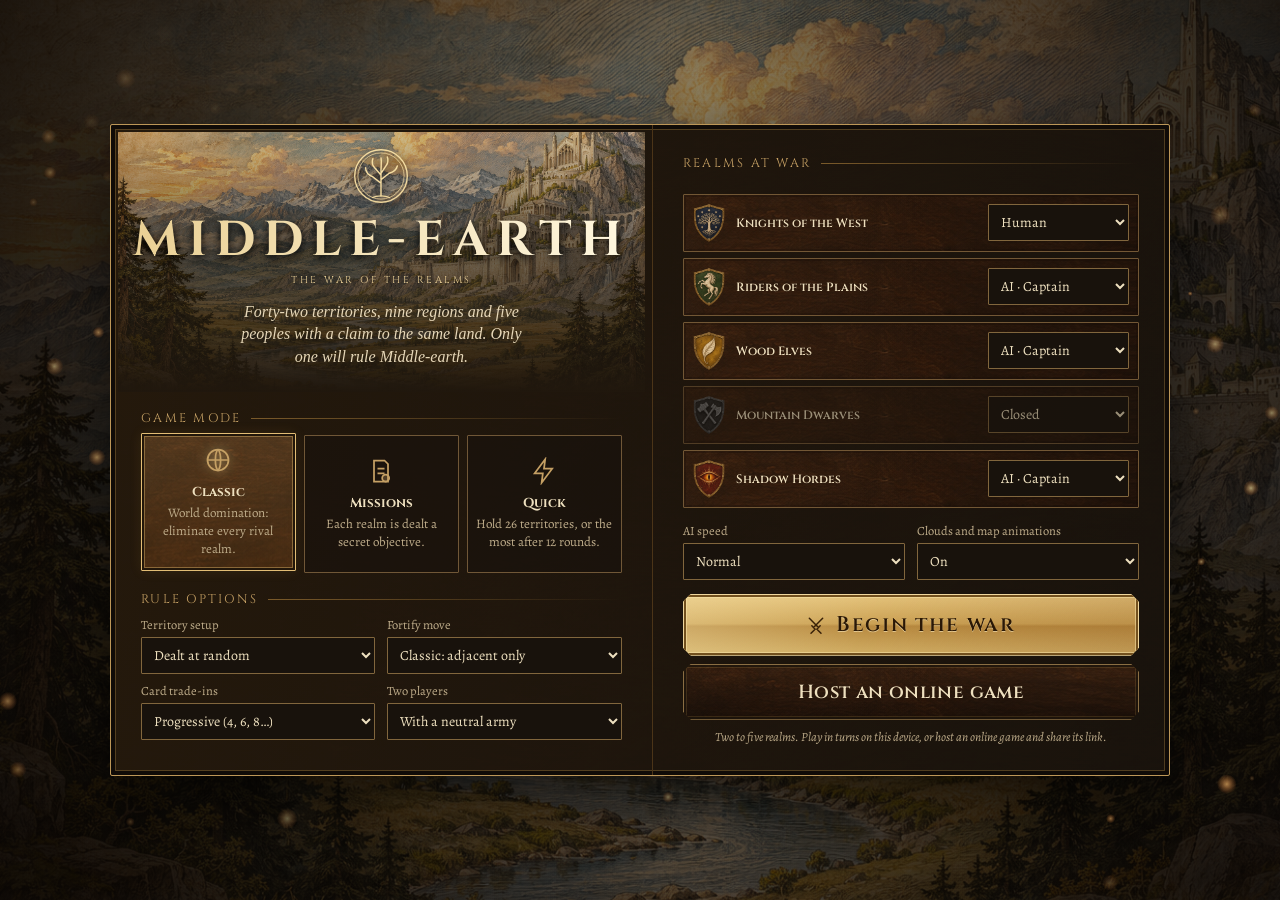
==== commit a26be13e: "Presentation pass: score, battle effects, cinematic HUD - css/aaa.css: sheen buttons, candle light, " ====
--- a/docs/index.html
+++ b/docs/index.html
@@ -335,7 +335,8 @@
   .phases .pchev { display: none; }
 }
 </style>
-<link rel="stylesheet" href="css/war-table.css?v=1795487982">
+<link rel="stylesheet" href="css/war-table.css?v=1795551595">
+<link rel="stylesheet" href="css/aaa.css?v=1795551595">
 
 <div id="app" hidden>
   <header id="top" class="wood">
@@ -369,6 +370,7 @@
 
   <main id="mapwrap">
     <canvas id="map"></canvas>
+    <div class="map-light" aria-hidden="true"></div>
     <div class="mapframe"></div>
     <div class="map-caption" aria-hidden="true"><b>THE ATLAS OF MIDDLE-EARTH</b><span>Drag to explore · Scroll to zoom</span></div>
     <div class="zoomctl">
@@ -378,7 +380,8 @@
     </div>
     <div id="tooltip" hidden></div>
     <div id="battle" hidden></div>
-    <div id="toast"></div>
+    <div id="pool" hidden><svg viewBox="0 0 24 24" fill="currentColor"><circle cx="8" cy="7" r="3"/><circle cx="16" cy="7" r="3"/><path d="M2 19c0-4 3-6 6-6s6 2 6 6zM10 19c0-4 3-6 6-6s6 2 6 6z"/></svg><b></b><span>armies to place</span></div>
+    <div id="toast" role="status" aria-live="polite"></div>
   </main>
 
   <aside id="right" class="panel wood">
@@ -397,7 +400,7 @@
       <div class="pstep" data-p="fortify"><svg viewBox="0 0 24 24" fill="none" stroke="currentColor" stroke-width="1.8" stroke-linecap="round"><path d="M4 8h14l-3-3M20 16H6l3 3"/></svg><b>3</b>Fortify</div>
     </div>
     <div id="status"></div>
-    <button class="btn gold" id="btnNext"><svg viewBox="0 0 24 24" fill="none" stroke="currentColor" stroke-width="2.2" stroke-linecap="round"><path d="M5 6l6 6-6 6M12 6l6 6-6 6"/></svg><span>End turn</span></button>
+    <button class="btn gold" id="btnNext"><svg viewBox="0 0 24 24" fill="none" stroke="currentColor" stroke-width="2.2" stroke-linecap="round"><path d="M5 6l6 6-6 6M12 6l6 6-6 6"/></svg><span>End turn</span><kbd>Space</kbd></button>
   </footer>
 </div>
 
@@ -407,23 +410,26 @@
     <h1>MIDDLE-EARTH</h1><div class="s">THE WAR OF THE REALMS</div>
     <div class="bar"><i id="loadbar"></i></div>
     <p id="loadmsg">Unrolling the parchment…</p>
+    <div class="tip" id="loadtip"></div>
   </div>
 </div>
+<div id="cine" hidden></div>
+<canvas id="fxOverlay" hidden></canvas>
 
 <div id="screen-menu" hidden><canvas id="menubg"></canvas><div id="menuMount"></div></div>
 <div id="modal" hidden></div>
 
-<script src="js/noise.js?v=1795487982"></script>
-<script src="js/materials.js?v=1795487982"></script>
-<script src="js/data.js?v=1795487982"></script>
-<script src="js/mapgen.js?v=1795487982"></script>
-<script src="js/atlas.js?v=1795487982"></script>
-<script src="js/game.js?v=1795487982"></script>
-<script src="js/ai.js?v=1795487982"></script>
-<script src="js/board.js?v=1795487982"></script>
-<script src="js/vignette.js?v=1795487982"></script>
-<script src="js/audio.js?v=1795487982"></script>
-<script src="js/net.js?v=1795487982"></script>
-<script src="js/ui.js?v=1795487982"></script>
+<script src="js/noise.js?v=1795551595"></script>
+<script src="js/materials.js?v=1795551595"></script>
+<script src="js/data.js?v=1795551595"></script>
+<script src="js/mapgen.js?v=1795551595"></script>
+<script src="js/atlas.js?v=1795551595"></script>
+<script src="js/game.js?v=1795551595"></script>
+<script src="js/ai.js?v=1795551595"></script>
+<script src="js/board.js?v=1795551595"></script>
+<script src="js/vignette.js?v=1795551595"></script>
+<script src="js/audio.js?v=1795551595"></script>
+<script src="js/net.js?v=1795551595"></script>
+<script src="js/ui.js?v=1795551595"></script>
 
 </html>
--- a/docs/css/aaa.css
+++ b/docs/css/aaa.css
@@ -0,0 +1,298 @@
+/* Presentation layer: motion, lighting, cinematic overlays and the battle table.
+   Loaded after war-table.css; everything here is polish on top of the material system. */
+:root { --ease-out: cubic-bezier(.16, 1, .3, 1); --ease-back: cubic-bezier(.34, 1.56, .64, 1); }
+
+/* ---------- buttons: sheen, press, attention ---------- */
+.btn, .tab, .mode, .iconbtn { position: relative; overflow: hidden; transition: filter .18s, transform .12s var(--ease-out), border-color .18s, color .18s; }
+.btn::after, .tab::after, .mode::after { content: ''; position: absolute; top: 0; bottom: 0; left: -70%; width: 45%; pointer-events: none; background: linear-gradient(100deg, transparent, rgba(255, 240, 200, .26), transparent); transform: skewX(-20deg); }
+.btn:hover:not(:disabled)::after, .tab:hover::after, .mode:hover::after { left: 125%; transition: left .65s ease; }
+.btn:hover:not(:disabled), .mode:hover { transform: translateY(-1px); }
+.btn:active:not(:disabled), .tab:active, .mode:active, .iconbtn:active { transform: translateY(1px) scale(.985); }
+.btn.gold { text-shadow: 0 1px 0 rgba(255, 240, 200, .55); }
+.btn.gold.pulse { animation: goldpulse 2.2s ease-in-out infinite; }
+.btn.gold.pulse::after { animation: sheenloop 2.2s ease-in-out infinite; }
+@keyframes goldpulse { 50% { filter: brightness(1.2) saturate(1.1); } }
+@keyframes sheenloop { 0%, 35% { left: -70%; } 85%, 100% { left: 125%; } }
+kbd { display: inline-grid; place-items: center; min-width: 20px; height: 19px; padding: 0 5px; margin-left: 2px; border-radius: 3px; font: 600 10.5px var(--f-display); letter-spacing: .04em; color: #e8d3a2; background: #120c07cc; border: 1px solid #7a5f36; box-shadow: inset 0 -1px 0 #000a; }
+.btn.gold kbd { color: #3a2408; background: #fff0c855; border-color: #6d4c1c; box-shadow: none; }
+@media (hover: none), (max-width: 980px) { kbd { display: none; } }
+
+/* ---------- HUD entrance ---------- */
+#app.enter #top { animation: slideDown .7s var(--ease-out) both; }
+#app.enter #bottom { animation: slideUp .7s var(--ease-out) both; }
+#app.enter #left { animation: slideRight .8s .08s var(--ease-out) both; }
+#app.enter #right { animation: slideLeft .8s .08s var(--ease-out) both; }
+#app.enter #mapwrap { animation: mapIn 1.1s var(--ease-out) both; }
+@keyframes slideDown { from { transform: translateY(-110%); opacity: 0; } }
+@keyframes slideUp { from { transform: translateY(110%); opacity: 0; } }
+@keyframes slideRight { from { transform: translateX(-108%); opacity: 0; } }
+@keyframes slideLeft { from { transform: translateX(108%); opacity: 0; } }
+@keyframes mapIn { from { opacity: 0; filter: brightness(.4) sepia(.5); } }
+@media (max-width: 980px) { #app.enter #left, #app.enter #right { animation: none; } }
+
+/* ---------- candle light over the map ---------- */
+.map-light { position: absolute; inset: 0; z-index: 1; pointer-events: none; background: radial-gradient(125% 95% at 50% 46%, transparent 52%, rgba(34, 18, 4, .22) 82%, rgba(20, 10, 2, .5) 100%); }
+.map-light::before, .map-light::after { content: ''; position: absolute; inset: 0; mix-blend-mode: soft-light; }
+.map-light::before { background: radial-gradient(55% 60% at 6% 4%, rgba(255, 206, 120, .55), transparent 70%); animation: candle 5.3s ease-in-out infinite; }
+.map-light::after { background: radial-gradient(50% 55% at 96% 98%, rgba(255, 190, 110, .42), transparent 70%); animation: candle 6.7s -2s ease-in-out infinite; }
+@keyframes candle { 0%, 100% { opacity: .85; } 18% { opacity: .62; } 31% { opacity: .95; } 47% { opacity: .7; } 63% { opacity: 1; } 79% { opacity: .74; } }
+
+/* ---------- faction cards ---------- */
+.fac { transition: border-color .3s, box-shadow .3s, transform .3s var(--ease-out), opacity .4s, filter .4s; overflow: hidden; }
+.fac::before { content: ''; position: absolute; inset: 0; background: linear-gradient(105deg, var(--fc, transparent), transparent 46%); opacity: .13; pointer-events: none; transition: opacity .3s; }
+.fac.cur { transform: translateX(3px); }
+.fac.cur::before { opacity: .3; }
+.fac.cur svg.shield { animation: shieldGlow 2.4s ease-in-out infinite; }
+@keyframes shieldGlow { 50% { filter: drop-shadow(0 0 7px rgba(255, 220, 140, .75)) drop-shadow(0 2px 3px rgba(0, 0, 0, .6)); } }
+.fac .pw { position: relative; height: 4px; margin-top: 7px; background: #0c0805; box-shadow: inset 0 0 0 1px #3a2a16; overflow: hidden; }
+.fac .pw i { position: absolute; left: 0; top: 0; bottom: 0; background: linear-gradient(90deg, var(--fc), var(--fl)); transition: width .7s var(--ease-out); box-shadow: 0 0 6px var(--fc); }
+.fac .nums span { transition: color .3s; }
+.fac .nums span.up { animation: bumpUp .7s var(--ease-out); }
+.fac .nums span.down { animation: bumpDown .7s var(--ease-out); }
+@keyframes bumpUp { 0% { transform: scale(1.5); color: #ffe9a6; } 100% { transform: none; } }
+@keyframes bumpDown { 0% { transform: scale(1.5); color: #ff8a72; } 100% { transform: none; } }
+.think { display: inline-flex; gap: 3px; margin-left: 6px; vertical-align: middle; }
+.think i { width: 4px; height: 4px; border-radius: 50%; background: var(--gold-hi); animation: think 1.1s ease-in-out infinite; }
+.think i:nth-child(2) { animation-delay: .15s; } .think i:nth-child(3) { animation-delay: .3s; }
+@keyframes think { 0%, 60%, 100% { opacity: .25; transform: none; } 30% { opacity: 1; transform: translateY(-3px); } }
+
+/* ---------- phase bar ---------- */
+.pstep { transition: color .3s, border-color .3s, filter .3s, transform .3s var(--ease-out); }
+.pstep.on { transform: translateY(-2px); animation: stepOn .5s var(--ease-out); }
+.pstep.on b { color: var(--gold-hi); }
+.pstep.done { filter: saturate(.6) brightness(.85); }
+.pstep.done b::after { content: ' ✓'; font-size: .6em; color: #9fbf7a; }
+@keyframes stepOn { from { filter: brightness(2); } }
+#status { transition: opacity .2s; }
+
+/* ---------- reinforcement pool ---------- */
+#pool { position: absolute; left: 50%; top: 14px; z-index: 5; transform: translateX(-50%); display: flex; align-items: center; gap: 10px; padding: 6px 18px 6px 12px; pointer-events: none; color: var(--ivory);
+  background: linear-gradient(#2c1e10f2, #150e07f2), var(--wood-texture); border: 1px solid #c8a35e; box-shadow: inset 0 0 0 2px #100b07, inset 0 0 0 3px #b08a4755, 0 8px 22px #000a;
+  clip-path: polygon(10px 0, calc(100% - 10px) 0, 100% 50%, calc(100% - 10px) 100%, 10px 100%, 0 50%); animation: poolIn .45s var(--ease-back) both; }
+#pool svg { width: 20px; height: 20px; color: var(--gold-hi); }
+#pool b { font: 900 26px/1 var(--f-display); color: var(--gold-hi); font-variant-numeric: tabular-nums; text-shadow: 0 2px 0 #000; min-width: 22px; text-align: center; }
+#pool b.bump { animation: poolBump .35s var(--ease-out); }
+#pool span { font: 600 11px var(--f-display); letter-spacing: .14em; text-transform: uppercase; color: #dcc491; }
+@keyframes poolIn { from { opacity: 0; transform: translate(-50%, -16px) scale(.9); } }
+@keyframes poolBump { 0% { transform: scale(1.45); color: #fff; } }
+#toast { top: 16px; transition: top .25s; }
+#pool:not([hidden]) ~ #toast { top: 68px; }
+
+/* ---------- toasts ---------- */
+.toast { position: relative; padding: 9px 18px 9px 20px; border-radius: 1px; background: linear-gradient(#2a1c0ff5, #150e07f5), var(--wood-texture); border: 1px solid #a5844b; box-shadow: inset 0 0 0 2px #100b0799, 0 10px 26px #000b; font-size: 14.5px; animation: toastIn 3.4s var(--ease-out) forwards; max-width: min(520px, 86vw); text-align: center; }
+.toast::before { content: ''; position: absolute; left: 0; top: 0; bottom: 0; width: 3px; background: linear-gradient(var(--gold-hi), var(--gold-lo)); }
+.toast b { color: var(--gold-hi); font-family: var(--f-display); font-weight: 600; }
+@keyframes toastIn { 0% { opacity: 0; transform: translateY(-14px) scale(.96); } 7% { opacity: 1; transform: none; } 86% { opacity: 1; transform: none; } 100% { opacity: 0; transform: translateY(-6px); } }
+
+/* ---------- tooltip ---------- */
+#tooltip { padding: 0; border-radius: 1px; background: linear-gradient(#2a1c0ffa, #130c06fa), var(--wood-texture); border: 1px solid #b08e52; box-shadow: inset 0 0 0 2px #100b0799, 0 12px 28px #000c; min-width: 178px; max-width: 250px; animation: tipIn .16s var(--ease-out); }
+@keyframes tipIn { from { opacity: 0; transform: translateY(4px); } }
+#tooltip .tp-h { display: flex; align-items: center; gap: 9px; padding: 8px 11px 7px; border-bottom: 1px solid #6e5631; background: linear-gradient(90deg, var(--fc, #0000), transparent 85%); }
+#tooltip .tp-h svg { width: 26px; height: 31px; flex: none; filter: drop-shadow(0 1px 2px #000); }
+#tooltip .tp-h b { display: block; font: 700 14.5px/1.15 var(--f-display); color: #f6e6bd; }
+#tooltip .tp-h i { font-size: 12px; color: #d3bd92; }
+#tooltip .tp-b { padding: 7px 11px 9px; display: grid; gap: 4px; font-size: 13px; }
+#tooltip .tp-r { display: flex; justify-content: space-between; gap: 14px; }
+#tooltip .tp-r b { font: 700 13.5px var(--f-display); color: #f3ddaa; }
+#tooltip .tp-odds { margin-top: 3px; }
+#tooltip .tp-odds .ob { height: 5px; background: #0c0805; box-shadow: inset 0 0 0 1px #3a2a16; margin-top: 4px; }
+#tooltip .tp-odds .ob i { display: block; height: 100%; background: linear-gradient(90deg, #a3271c, #e9b23f 55%, #86c06a); background-size: 250px 100%; }
+
+/* ---------- turn banner ---------- */
+#banner { position: absolute; left: 0; right: 0; top: 20%; width: auto; transform: none; z-index: 8; pointer-events: none; padding: 0; background: none; text-align: left; animation: bannerLife 2.7s linear forwards; }
+#banner .bn-band { position: relative; display: flex; align-items: center; justify-content: center; gap: 22px; padding: 16px 40px; overflow: hidden;
+  background: linear-gradient(90deg, transparent, #0f0a05ee 16%, var(--fd) 50%, #0f0a05ee 84%, transparent); animation: bandIn .55s var(--ease-out) both; transform-origin: center; }
+#banner .bn-band::before, #banner .bn-band::after { content: ''; position: absolute; left: 0; right: 0; height: 2px; background: linear-gradient(90deg, transparent, var(--gold) 20%, var(--gold-hi) 50%, var(--gold) 80%, transparent); }
+#banner .bn-band::before { top: 0; } #banner .bn-band::after { bottom: 0; }
+#banner .bn-sheen { position: absolute; top: 0; bottom: 0; width: 26%; left: -30%; background: linear-gradient(100deg, transparent, rgba(255, 240, 200, .2), transparent); transform: skewX(-22deg); animation: bnSheen 1.3s .35s ease-out both; }
+#banner svg { width: 74px; height: 87px; flex: none; filter: drop-shadow(0 4px 10px #000); animation: bnShield .7s .12s var(--ease-back) both; }
+#banner .bn-text { animation: bnText .7s .2s var(--ease-out) both; min-width: 0; }
+#banner .t1 { font: 600 12px var(--f-display); letter-spacing: .42em; color: var(--gold-hi); margin: 0; }
+#banner .t2 { font: 700 clamp(22px, 3.3vw, 40px)/1.05 var(--f-display); letter-spacing: .06em; color: #fff4d6; text-shadow: 0 3px 0 #000, 0 0 26px var(--fc); text-wrap: balance; margin: 3px 0 2px; }
+#banner .t3 { font: italic 15px var(--f-map); color: #e2cfa6; }
+@keyframes bannerLife { 0%, 84% { opacity: 1; } 100% { opacity: 0; transform: translateY(-10px); } }
+@keyframes bandIn { from { clip-path: inset(50% 0 50% 0); opacity: 0; } to { clip-path: inset(0 0 0 0); opacity: 1; } }
+@keyframes bnSheen { to { left: 115%; } }
+@keyframes bnShield { from { transform: scale(.3) rotate(-14deg); opacity: 0; } }
+@keyframes bnText { from { transform: translateX(26px); opacity: 0; } }
+
+/* ---------- phase flash ---------- */
+#phaseflash { position: absolute; left: 50%; top: 42%; z-index: 8; transform: translate(-50%, -50%); pointer-events: none; display: flex; align-items: center; gap: 14px; padding: 12px 34px 12px 26px; white-space: nowrap;
+  background: linear-gradient(90deg, transparent, #120c06e8 14%, #120c06e8 86%, transparent); animation: phaseLife 1.5s var(--ease-out) forwards; }
+#phaseflash::before, #phaseflash::after { content: ''; position: absolute; left: 8%; right: 8%; height: 1px; background: linear-gradient(90deg, transparent, var(--gold-hi), transparent); }
+#phaseflash::before { top: 0; } #phaseflash::after { bottom: 0; }
+#phaseflash svg { width: 34px; height: 34px; color: var(--gold-hi); filter: drop-shadow(0 2px 4px #000); }
+#phaseflash b { display: block; font: 700 25px/1 var(--f-display); letter-spacing: .2em; color: #fff1cc; text-shadow: 0 2px 0 #000; }
+#phaseflash span { font: italic 14px var(--f-map); color: #d9c69c; }
+@keyframes phaseLife { 0% { opacity: 0; transform: translate(-50%, -50%) scale(1.25); letter-spacing: .2em; } 16% { opacity: 1; transform: translate(-50%, -50%) scale(1); } 72% { opacity: 1; } 100% { opacity: 0; transform: translate(-50%, -62%) scale(.98); } }
+
+/* ---------- cinematic letterbox ---------- */
+#cine { position: fixed; inset: 0; z-index: 28; pointer-events: none; }
+#cine .cb { position: absolute; left: 0; right: 0; height: 11vh; background: #050302; transition: transform .8s var(--ease-out); }
+#cine .cb.t { top: 0; transform: translateY(-101%); box-shadow: 0 1px 0 #b08a4788; } #cine .cb.b { bottom: 0; transform: translateY(101%); box-shadow: 0 -1px 0 #b08a4788; }
+#cine.in .cb { transform: none; }
+#cine .cshade { position: absolute; inset: 0; background: radial-gradient(ellipse at center, transparent 30%, #0a0603cc 100%); opacity: 0; transition: opacity .8s; }
+#cine.in .cshade { opacity: 1; }
+#cine .ct { position: absolute; left: 0; right: 0; top: 50%; transform: translateY(-50%); text-align: center; opacity: 0; transition: opacity .9s .25s, letter-spacing 3.2s var(--ease-out); letter-spacing: .1em; padding: 54px 20px; background: radial-gradient(48% 62% at 50% 50%, #070402e6, #07040299 45%, #07040200 100%); }
+#cine.in .ct { opacity: 1; letter-spacing: .22em; }
+#cine .ct small { display: block; font: 600 clamp(11px, 1.3vw, 15px) var(--f-display); letter-spacing: .5em; color: var(--gold-hi); text-shadow: 0 2px 8px #000; }
+#cine .ct b { display: block; font: 700 clamp(30px, 6vw, 82px)/1.05 var(--f-display); color: #fff3d2; text-shadow: 0 4px 0 #000, 0 0 50px #000, 0 0 90px #c9953a66; margin: 10px 0; text-wrap: balance; }
+#cine .ct span { font: italic clamp(16px, 1.9vw, 24px) var(--f-map); letter-spacing: .02em; color: #f3e4c0; text-shadow: 0 2px 3px #000, 0 0 14px #000; }
+
+/* ---------- battle table ---------- */
+#battle { width: min(760px, calc(100% - 24px)); padding: 0 0 12px; border-radius: 2px; border: 1px solid #c2a05f; box-shadow: 0 24px 60px #000d, inset 0 0 0 3px #100b07, inset 0 0 0 4px #b08a4744; animation: battleIn .42s var(--ease-back) both; overflow: hidden; }
+@keyframes battleIn { from { opacity: 0; transform: translate(-50%, 40px) scale(.94); } }
+.bt-head { position: relative; text-align: center; padding: 7px 14px 6px; font: 600 11px var(--f-display); letter-spacing: .3em; text-transform: uppercase; color: #e6cf9c; background: linear-gradient(90deg, var(--ac), #170f08 38%, #170f08 62%, var(--dc)); border-bottom: 1px solid #8b6c3a; }
+.bt-head b { color: #fff2cf; letter-spacing: .16em; }
+.bt-grid { padding: 12px 16px 0; gap: 14px; }
+.bt-side { position: relative; padding: 8px 10px; background: linear-gradient(90deg, var(--fcA, #0000), transparent 90%); border: 1px solid #5d4827; }
+.bt-side.def { background: linear-gradient(270deg, var(--fcA, #0000), transparent 90%); }
+.bt-side svg.shield { width: 48px; height: 57px; filter: drop-shadow(0 2px 4px #000); }
+.bt-side .tn { font-size: 15px; color: #f5e6bf; }
+.bt-side .role { font: 600 9.5px var(--f-display); letter-spacing: .22em; color: var(--gold); text-transform: uppercase; }
+.bt-side .cnt { font-size: 40px; color: #fff4d6; }
+.cnt.hit { animation: hit .55s var(--ease-out); }
+@keyframes hit { 0% { transform: scale(1.6); color: #ff5a3a; text-shadow: 0 0 18px #ff3a1a; } 100% { color: #fff4d6; } }
+.bt-side .loss { position: absolute; top: -4px; right: 12px; font: 900 22px var(--f-display); color: #ff7a5c; text-shadow: 0 2px 0 #000; animation: lossUp 1s var(--ease-out) forwards; pointer-events: none; }
+.bt-side.def .loss { right: auto; left: 12px; }
+@keyframes lossUp { from { opacity: 1; transform: translateY(10px) scale(1.4); } 70% { opacity: 1; } to { opacity: 0; transform: translateY(-22px); } }
+.bt-mid { gap: 10px; padding: 8px 12px; background: radial-gradient(ellipse at center, #3a5a3e, #1c3323 78%); border: 1px solid #101a12; box-shadow: inset 0 0 0 2px #7d6534, inset 0 0 22px #000a, 0 3px 8px #0008; min-height: 128px; }
+.vs { font-size: 17px; color: #f0d999; text-shadow: 0 2px 0 #000; opacity: .9; }
+.dice { min-width: 44px; }
+.die .f { border-radius: 8px; }
+.die.att .f { background: radial-gradient(circle at 30% 22%, #f0685a, #a8241c 58%, #650e0b); box-shadow: inset 0 0 0 1px #0006, inset 0 3px 4px #fff4, inset 0 -3px 5px #0005; }
+.die.def .f { background: radial-gradient(circle at 30% 22%, #fffdf6, #e8dcbc 58%, #b3a074); box-shadow: inset 0 0 0 1px #0005, inset 0 3px 4px #fff9, inset 0 -3px 5px #0003; }
+.diewrap { filter: drop-shadow(0 5px 4px #0009); transition: opacity .3s, filter .3s, transform .35s var(--ease-back); }
+.diewrap.roll { animation: dieToss .9s cubic-bezier(.2, .7, .3, 1); }
+.diewrap.roll.fast { animation-duration: .42s; }
+@keyframes dieToss { 0% { transform: translateY(-34px) scale(1.2); } 55% { transform: translateY(3px) scale(.96); } 75% { transform: translateY(-5px); } 100% { transform: none; } }
+.diewrap.won { transform: scale(1.12); }
+.diewrap.won::after { inset: -6px; border-radius: 12px; box-shadow: 0 0 16px 4px rgba(255, 214, 110, .85); animation: wonPulse .6s ease-out; }
+@keyframes wonPulse { from { box-shadow: 0 0 30px 12px rgba(255, 240, 180, 1); } }
+.diewrap.lost { opacity: .5; filter: saturate(.3) brightness(.7) drop-shadow(0 3px 3px #0008); transform: scale(.9); }
+.bt-oddsbar { position: relative; margin: 12px 16px 0; height: 22px; background: linear-gradient(90deg, var(--dc), var(--dcl)); box-shadow: inset 0 0 0 1px #000, inset 0 0 0 2px #7d6534; overflow: hidden; }
+.bt-oddsbar i { position: absolute; left: 0; top: 0; bottom: 0; background: linear-gradient(90deg, var(--ac), var(--acl)); box-shadow: 2px 0 0 #fff3d0, 6px 0 14px #fff3d088; transition: width .55s var(--ease-out); }
+.bt-oddsbar span { position: absolute; inset: 0; display: flex; align-items: center; justify-content: center; gap: 7px; font: 600 11.5px var(--f-display); letter-spacing: .1em; text-transform: uppercase; color: #fff7e2; text-shadow: 0 1px 2px #000, 0 0 6px #000; }
+.bt-oddsbar span b { color: #fff; font-size: 14px; }
+.bt-odds { margin-top: 6px; font-size: 12.5px; }
+.bt-actions { margin-top: 10px; padding: 0 12px; gap: 9px; }
+.bt-actions .btn.red { font-size: 16px; padding: 11px 22px; background-image: linear-gradient(#a73425, #5a160f); border-color: #e58a74; }
+.dsel { border-radius: 1px; border-color: #8a6e43; }
+.dsel button { transition: background .15s, color .15s; min-width: 38px; }
+.bt-stamp { position: absolute; left: 50%; top: 46%; z-index: 3; transform: translate(-50%, -50%) rotate(-9deg); padding: 6px 26px; font: 900 clamp(26px, 5vw, 44px) var(--f-display); letter-spacing: .14em; color: #ffe7a8; border: 4px double #ffe7a8; background: #3c1108cc; text-shadow: 0 2px 0 #000; box-shadow: 0 0 40px #000c; animation: stamp .5s cubic-bezier(.2, 1.6, .4, 1) both; pointer-events: none; white-space: nowrap; }
+.bt-stamp.lost { color: #ffb4a3; border-color: #ffb4a3; background: #1a0d08dd; }
+@keyframes stamp { from { opacity: 0; transform: translate(-50%, -50%) rotate(-9deg) scale(2.6); } }
+
+/* ---------- modals ---------- */
+#modal { animation: veil .28s ease both; background: radial-gradient(ellipse at center, #120b05b8, #050302ea); backdrop-filter: blur(5px) saturate(.8); }
+@keyframes veil { from { background-color: transparent; opacity: 0; } }
+.mcard { position: relative; animation: cardIn .42s var(--ease-back) both; scrollbar-width: thin; scrollbar-color: #7a5f36 transparent; }
+@keyframes cardIn { from { opacity: 0; transform: translateY(26px) scale(.94); } }
+.mcard::before, .mcard::after { content: ''; position: absolute; width: 54px; height: 54px; background: url('../assets/filigree.svg') center / contain; pointer-events: none; opacity: .8; }
+.mcard::before { left: 4px; top: 4px; } .mcard::after { right: 4px; bottom: 4px; transform: rotate(180deg); }
+.mcard h2 { letter-spacing: .09em; text-shadow: 0 2px 0 #000; }
+.orn { animation: ornIn .9s .12s var(--ease-out) both; }
+@keyframes ornIn { from { opacity: 0; transform: scaleX(.2); } }
+.mcard .acts .btn { min-width: 128px; }
+.tcard { transition: transform .22s var(--ease-back), box-shadow .2s; animation: dealIn .5s var(--ease-out) both; }
+.tcard:nth-child(2) { animation-delay: .05s; } .tcard:nth-child(3) { animation-delay: .1s; } .tcard:nth-child(4) { animation-delay: .15s; } .tcard:nth-child(5) { animation-delay: .2s; } .tcard:nth-child(n+6) { animation-delay: .25s; }
+.hand.still .tcard { animation: none; }
+@keyframes dealIn { from { opacity: 0; transform: translateY(40px) rotate(6deg); } }
+.tcard:hover { transform: translateY(-7px) rotate(-1deg); }
+.tcard.sel { transform: translateY(-14px); }
+.rollrow { transition: border-color .3s, box-shadow .3s, transform .3s var(--ease-out); }
+.rollrow.win { transform: scale(1.02); }
+.regrow { transition: border-color .2s, transform .2s var(--ease-out); }
+.regrow:hover { transform: translateX(3px); }
+.regbar i { transition: width .6s var(--ease-out); }
+
+/* ---------- settings ---------- */
+.vols { display: grid; gap: 12px; margin-bottom: 16px; }
+.vol { display: grid; grid-template-columns: 96px 1fr 44px; align-items: center; gap: 12px; }
+.vol label { font: 600 12px var(--f-display); letter-spacing: .12em; text-transform: uppercase; color: #dcc491; }
+.vol output { font: 700 14px var(--f-display); color: var(--gold-hi); text-align: right; font-variant-numeric: tabular-nums; }
+input[type=range] { -webkit-appearance: none; appearance: none; height: 6px; background: linear-gradient(90deg, var(--gold) var(--v, 50%), #0c0805 var(--v, 50%)); border: 1px solid #6d5430; border-radius: 0; outline-offset: 6px; }
+input[type=range]::-webkit-slider-thumb { -webkit-appearance: none; width: 16px; height: 22px; background: linear-gradient(#f5d98c, #a07226); border: 1px solid #fff0c2; box-shadow: 0 2px 5px #000a; clip-path: polygon(50% 0, 100% 28%, 100% 100%, 0 100%, 0 28%); cursor: grab; }
+input[type=range]::-moz-range-thumb { width: 14px; height: 20px; background: linear-gradient(#f5d98c, #a07226); border: 1px solid #fff0c2; border-radius: 0; cursor: grab; }
+.keys { display: grid; grid-template-columns: repeat(2, minmax(0, 1fr)); gap: 6px 18px; margin-top: 14px; font-size: 13.5px; color: #d6c5a0; }
+.keys div { display: flex; justify-content: space-between; gap: 10px; border-bottom: 1px dotted #5d4827; padding-bottom: 4px; }
+.keys kbd { display: inline-grid !important; }
+
+/* ---------- title screen ---------- */
+#screen-menu { background: #0b0805; isolation: isolate; }
+#screen-menu::before { content: ''; position: fixed; inset: -5%; z-index: -3; background: var(--landscape) center / cover; animation: kenburns 70s ease-in-out infinite alternate; }
+#screen-menu::after { content: ''; position: fixed; inset: 0; z-index: -2; background: radial-gradient(ellipse at 50% 40%, #1a120922, #080503cc 92%), linear-gradient(90deg, #0d0a07a8, #17120c1c 55%, #0d090688); }
+@keyframes kenburns { from { transform: scale(1) translate(0, 0); } to { transform: scale(1.14) translate(-2.2%, -1.4%); } }
+#menubg { display: block; position: fixed; inset: 0; width: 100%; height: 100%; z-index: -1; filter: none; pointer-events: none; }
+.menu { animation: menuIn .9s var(--ease-out) both; }
+@keyframes menuIn { from { opacity: 0; transform: translateY(26px) scale(.975); filter: blur(6px); } }
+.menu .l > *, .menu .r > * { animation: rise .7s var(--ease-out) both; }
+.menu .l > :nth-child(1) { animation-delay: .15s; } .menu .l > :nth-child(2) { animation-delay: .25s; } .menu .l > :nth-child(3) { animation-delay: .3s; } .menu .l > :nth-child(4) { animation-delay: .38s; } .menu .l > :nth-child(5) { animation-delay: .43s; }
+.menu .r > :nth-child(1) { animation-delay: .3s; } .menu .r > :nth-child(2) { animation-delay: .36s; } .menu .r > :nth-child(3) { animation-delay: .46s; } .menu .r > :nth-child(4) { animation-delay: .54s; }
+@keyframes rise { from { opacity: 0; transform: translateY(14px); } }
+.menu .title h1 { background: linear-gradient(100deg, #e9cf93 0%, #fff7df 38%, #c79a48 50%, #fff3cf 62%, #e9cf93 100%); background-size: 260% 100%; -webkit-background-clip: text; background-clip: text; color: transparent; text-shadow: none; filter: drop-shadow(0 3px 5px #000) drop-shadow(0 0 22px #0009); animation: shimmer 9s linear infinite; }
+@keyframes shimmer { from { background-position: 130% 0; } to { background-position: -130% 0; } }
+.menu .title svg { animation: emblem 5s ease-in-out infinite; }
+@keyframes emblem { 50% { filter: drop-shadow(0 0 14px #f6dc94aa) drop-shadow(0 2px 4px #000); } }
+.mode { transition: transform .18s var(--ease-out), border-color .18s, background .25s, box-shadow .25s; }
+.mode.on { transform: translateY(-2px); }
+.mode.on svg { filter: drop-shadow(0 0 6px #f6dc9488); }
+.seat { transition: opacity .25s, border-color .2s, transform .2s var(--ease-out); }
+.seat:not(.off):hover { transform: translateX(3px); border-color: #b08e52; }
+.seat.off svg { filter: grayscale(1) brightness(.7); }
+select { transition: border-color .15s; cursor: pointer; }
+select:hover { border-color: var(--gold-hi); }
+.menu .go .btn.gold { font-size: 21px; padding: 16px; letter-spacing: .08em; animation: goldpulse 3s ease-in-out infinite; }
+.ver { position: fixed; right: 16px; bottom: 12px; font: 600 10px var(--f-display); letter-spacing: .2em; color: #b9a377aa; pointer-events: none; }
+
+/* ---------- loading ---------- */
+#screen-loading { isolation: isolate; }
+.load svg { animation: glow 2.4s ease-in-out infinite, turn 40s linear infinite; }
+@keyframes turn { to { transform: rotate(360deg); } }
+.load h1 { letter-spacing: .2em; background: linear-gradient(100deg, #e9cf93, #fff7df 45%, #c79a48 55%, #e9cf93); background-size: 260% 100%; -webkit-background-clip: text; background-clip: text; color: transparent; animation: shimmer 5s linear infinite; }
+.bar { position: relative; }
+.bar i { position: relative; box-shadow: 0 0 12px #f6dc94aa; }
+.load p { min-height: 22px; transition: opacity .3s; }
+.load .tip { margin-top: 22px; font: italic 15px/1.45 var(--f-map); color: #cbb88f; min-height: 44px; }
+
+/* ---------- victory ---------- */
+#fxOverlay { position: fixed; inset: 0; width: 100%; height: 100%; z-index: 70; pointer-events: none; }
+.vic-shield { display: grid; place-items: center; margin: 0 0 6px; }
+.mcard table.st th, .mcard table.st td { padding: 5px 8px; }
+.vic-shield svg { width: 92px; height: 109px; filter: drop-shadow(0 0 26px rgba(246, 210, 120, .7)); animation: vicIn 1s var(--ease-back) both, shieldGlow 2.6s 1s ease-in-out infinite; }
+@keyframes vicIn { from { opacity: 0; transform: scale(.2) rotate(-25deg); } }
+.graph { display: block; width: 100%; height: 112px; margin: 10px 0 4px; background: linear-gradient(#0c080588, #0c0805cc); box-shadow: inset 0 0 0 1px #5d4827; }
+.graph-cap { text-align: center; font: 600 10px var(--f-display); letter-spacing: .22em; color: #bfa979; text-transform: uppercase; }
+table.st tr { transition: background .2s; } table.st tr:hover td { background: #ffffff08; }
+table.st tr.win td { color: var(--gold-hi); font-weight: 700; }
+
+/* ---------- dossier ---------- */
+#dossier > * { animation: rise .35s var(--ease-out) both; }
+#dossier > :nth-child(2) { animation-delay: .03s; } #dossier > :nth-child(3) { animation-delay: .06s; } #dossier > :nth-child(n+4) { animation-delay: .09s; }
+#dossier.still > * { animation: none; }
+.chip { transition: border-color .15s, transform .15s var(--ease-out), background .15s; }
+.chip:hover { transform: translateY(-1px); background: #2a1e12; }
+.stat b { transition: color .3s; }
+
+@media (max-width: 980px) {
+  #banner { top: 14%; } #banner .bn-band { gap: 12px; padding: 12px 18px; } #banner svg { width: 52px; height: 61px; } #banner .t3 { font-size: 13px; }
+  #phaseflash { padding: 9px 22px; } #phaseflash b { font-size: 19px; } #phaseflash svg { width: 26px; height: 26px; }
+  #pool { top: 10px; padding: 5px 16px 5px 10px; } #pool b { font-size: 21px; } #pool span { font-size: 9.5px; }
+  #pool:not([hidden]) ~ #toast { top: 58px; }
+  .bt-head { letter-spacing: .16em; font-size: 10px; } .bt-grid { padding: 8px 8px 0; gap: 6px; } .bt-side { padding: 5px 6px; gap: 6px; } .bt-side svg.shield { width: 34px; height: 40px; } .bt-side .role { display: none; } .bt-side .cnt { font-size: 28px; }
+  .bt-mid { padding: 6px; gap: 6px; min-height: 112px; } .die { width: 32px; height: 32px; } .die .f1 { transform: translateZ(16px); } .die .f2 { transform: rotateY(90deg) translateZ(16px); } .die .f3 { transform: rotateY(180deg) translateZ(16px); } .die .f4 { transform: rotateY(-90deg) translateZ(16px); } .die .f5 { transform: rotateX(90deg) translateZ(16px); } .die .f6 { transform: rotateX(-90deg) translateZ(16px); } .die .f { padding: 4px; } .die .f i { width: 6px; height: 6px; }
+  .bt-oddsbar { margin: 9px 8px 0; } .bt-actions { padding: 0 6px; gap: 6px; } .bt-actions .btn.red { font-size: 14px; padding: 10px 14px; }
+  .keys { grid-template-columns: 1fr; } .vol { grid-template-columns: 78px 1fr 40px; }
+  #cine .cb { height: 8vh; }
+}
+@media (max-width: 560px) {
+  .bt-side, .bt-side.def { flex-direction: column; text-align: center; gap: 2px; padding: 6px 4px; }
+  .bt-side .tn { font-size: 12px; line-height: 1.12; overflow-wrap: anywhere; }
+  .bt-side .cnt, .bt-side.def .cnt { margin: 0; font-size: 30px; line-height: 1; }
+  .bt-odds { font-size: 11.5px; padding: 0 8px; }
+  .bt-actions .dsel-label { display: none; }
+}
+@media (prefers-reduced-motion: reduce) {
+  #screen-menu::before, .map-light::before, .map-light::after { animation: none; }
+}
+.fac .nums em { font-style: normal; }
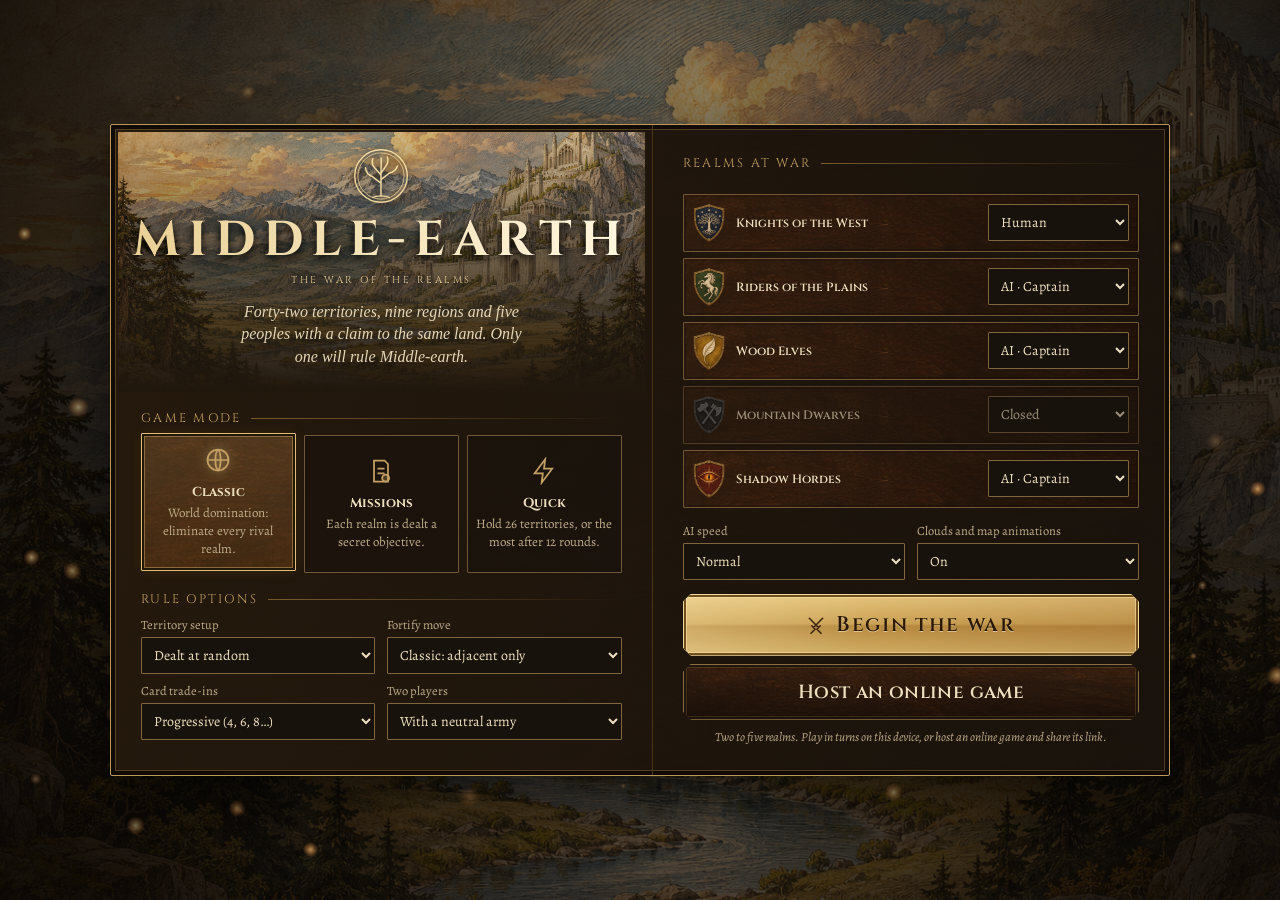
==== commit 327fbdfd: "Keep the loading title on one line Co-Authored-By: Claude Fable 5.2 <noreply@anthropic.com>" ====
--- a/docs/index.html
+++ b/docs/index.html
@@ -335,8 +335,8 @@
   .phases .pchev { display: none; }
 }
 </style>
-<link rel="stylesheet" href="css/war-table.css?v=1795551595">
-<link rel="stylesheet" href="css/aaa.css?v=1795551595">
+<link rel="stylesheet" href="css/war-table.css?v=1795551672">
+<link rel="stylesheet" href="css/aaa.css?v=1795551672">
 
 <div id="app" hidden>
   <header id="top" class="wood">
@@ -419,17 +419,17 @@
 <div id="screen-menu" hidden><canvas id="menubg"></canvas><div id="menuMount"></div></div>
 <div id="modal" hidden></div>
 
-<script src="js/noise.js?v=1795551595"></script>
-<script src="js/materials.js?v=1795551595"></script>
-<script src="js/data.js?v=1795551595"></script>
-<script src="js/mapgen.js?v=1795551595"></script>
-<script src="js/atlas.js?v=1795551595"></script>
-<script src="js/game.js?v=1795551595"></script>
-<script src="js/ai.js?v=1795551595"></script>
-<script src="js/board.js?v=1795551595"></script>
-<script src="js/vignette.js?v=1795551595"></script>
-<script src="js/audio.js?v=1795551595"></script>
-<script src="js/net.js?v=1795551595"></script>
-<script src="js/ui.js?v=1795551595"></script>
+<script src="js/noise.js?v=1795551672"></script>
+<script src="js/materials.js?v=1795551672"></script>
+<script src="js/data.js?v=1795551672"></script>
+<script src="js/mapgen.js?v=1795551672"></script>
+<script src="js/atlas.js?v=1795551672"></script>
+<script src="js/game.js?v=1795551672"></script>
+<script src="js/ai.js?v=1795551672"></script>
+<script src="js/board.js?v=1795551672"></script>
+<script src="js/vignette.js?v=1795551672"></script>
+<script src="js/audio.js?v=1795551672"></script>
+<script src="js/net.js?v=1795551672"></script>
+<script src="js/ui.js?v=1795551672"></script>
 
 </html>
--- a/docs/css/aaa.css
+++ b/docs/css/aaa.css
@@ -249,7 +249,7 @@
 #screen-loading { isolation: isolate; }
 .load svg { animation: glow 2.4s ease-in-out infinite, turn 40s linear infinite; }
 @keyframes turn { to { transform: rotate(360deg); } }
-.load h1 { letter-spacing: .2em; background: linear-gradient(100deg, #e9cf93, #fff7df 45%, #c79a48 55%, #e9cf93); background-size: 260% 100%; -webkit-background-clip: text; background-clip: text; color: transparent; animation: shimmer 5s linear infinite; }
+.load h1 { letter-spacing: .14em; white-space: nowrap; font-size: clamp(26px, 8vw, 40px); background: linear-gradient(100deg, #e9cf93, #fff7df 45%, #c79a48 55%, #e9cf93); background-size: 260% 100%; -webkit-background-clip: text; background-clip: text; color: transparent; animation: shimmer 5s linear infinite; }
 .bar { position: relative; }
 .bar i { position: relative; box-shadow: 0 0 12px #f6dc94aa; }
 .load p { min-height: 22px; transition: opacity .3s; }
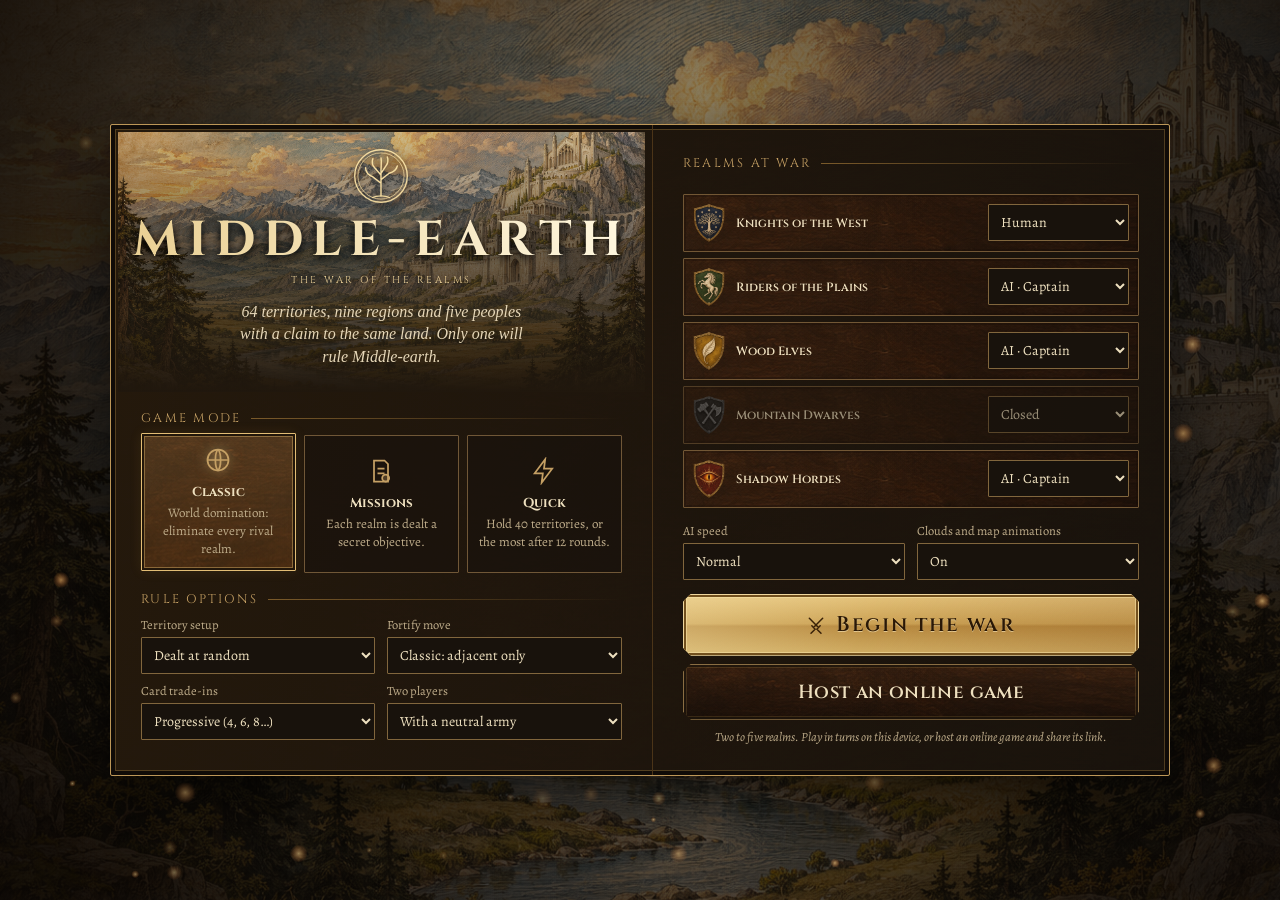
==== commit db6df42d: "Hand-drawn 64-territory map, living-map animations, retraced borders - The board is now the hand-dra" ====
--- a/docs/index.html
+++ b/docs/index.html
@@ -335,8 +335,8 @@
   .phases .pchev { display: none; }
 }
 </style>
-<link rel="stylesheet" href="css/war-table.css?v=1795551672">
-<link rel="stylesheet" href="css/aaa.css?v=1795551672">
+<link rel="stylesheet" href="css/war-table.css?v=1795579968">
+<link rel="stylesheet" href="css/aaa.css?v=1795579968">
 
 <div id="app" hidden>
   <header id="top" class="wood">
@@ -372,7 +372,7 @@
     <canvas id="map"></canvas>
     <div class="map-light" aria-hidden="true"></div>
     <div class="mapframe"></div>
-    <div class="map-caption" aria-hidden="true"><b>THE ATLAS OF MIDDLE-EARTH</b><span>Drag to explore · Scroll to zoom</span></div>
+    <div class="map-caption" aria-hidden="true"><b>THE ATLAS OF MIDDLE-EARTH</b><span>Drag or use the arrow keys · Scroll to zoom · F for the whole map</span></div>
     <div class="zoomctl">
       <button class="iconbtn" id="zin" aria-label="Zoom in"><svg viewBox="0 0 24 24" fill="none" stroke="currentColor" stroke-width="2"><path d="M12 5v14M5 12h14"/></svg></button>
       <button class="iconbtn" id="zout" aria-label="Zoom out"><svg viewBox="0 0 24 24" fill="none" stroke="currentColor" stroke-width="2"><path d="M5 12h14"/></svg></button>
@@ -419,17 +419,22 @@
 <div id="screen-menu" hidden><canvas id="menubg"></canvas><div id="menuMount"></div></div>
 <div id="modal" hidden></div>
 
-<script src="js/noise.js?v=1795551672"></script>
-<script src="js/materials.js?v=1795551672"></script>
-<script src="js/data.js?v=1795551672"></script>
-<script src="js/mapgen.js?v=1795551672"></script>
-<script src="js/atlas.js?v=1795551672"></script>
-<script src="js/game.js?v=1795551672"></script>
-<script src="js/ai.js?v=1795551672"></script>
-<script src="js/board.js?v=1795551672"></script>
-<script src="js/vignette.js?v=1795551672"></script>
-<script src="js/audio.js?v=1795551672"></script>
-<script src="js/net.js?v=1795551672"></script>
-<script src="js/ui.js?v=1795551672"></script>
+<script src="js/noise.js?v=1795579968"></script>
+<script src="js/materials.js?v=1795579968"></script>
+<script src="js/data.js?v=1795579968"></script>
+<script src="js/user-map-data.js?v=1795579968"></script>
+<script src="js/user-map.js?v=1795579968"></script>
+<script src="js/user-map-life.js?v=1795579968"></script>
+<script src="js/sheet.js?v=1795579968"></script>
+<script src="js/mapgen.js?v=1795579968"></script>
+<script src="js/atlas.js?v=1795579968"></script>
+<script src="js/game.js?v=1795579968"></script>
+<script src="js/ai.js?v=1795579968"></script>
+<script src="js/life.js?v=1795579968"></script>
+<script src="js/board.js?v=1795579968"></script>
+<script src="js/vignette.js?v=1795579968"></script>
+<script src="js/audio.js?v=1795579968"></script>
+<script src="js/net.js?v=1795579968"></script>
+<script src="js/ui.js?v=1795579968"></script>
 
 </html>
--- a/docs/css/aaa.css
+++ b/docs/css/aaa.css
@@ -296,3 +296,13 @@
   #screen-menu::before, .map-light::before, .map-light::after { animation: none; }
 }
 .fac .nums em { font-style: normal; }
+
+/* ---------- the table under the sheet, and the overview map ---------- */
+#mapwrap { background: #1c130b; }
+#minimap { position: absolute; left: 18px; bottom: 18px; z-index: 4; cursor: crosshair; touch-action: none; border-radius: 2px; background: #2a1c10;
+  box-shadow: 0 0 0 1px #100b07, 0 0 0 2px #c2a05f, 0 0 0 4px #2a1c10, 0 0 0 5px #8a6e43, 0 10px 26px rgba(0, 0, 0, .6);
+  transition: opacity .35s var(--ease-out), transform .35s var(--ease-out); }
+#minimap.off { opacity: 0; pointer-events: none; transform: translateY(8px); }
+.map-caption { color: #efe3c2; text-shadow: 0 1px 2px #000d, 0 0 8px #0008; transition: left .35s var(--ease-out); }
+#mapwrap.has-mini .map-caption { left: calc(var(--mini-w, 150px) + 42px); }
+@media (max-width: 560px) { #minimap { left: 12px; bottom: 12px; } #mapwrap.has-mini .map-caption { display: none; } }
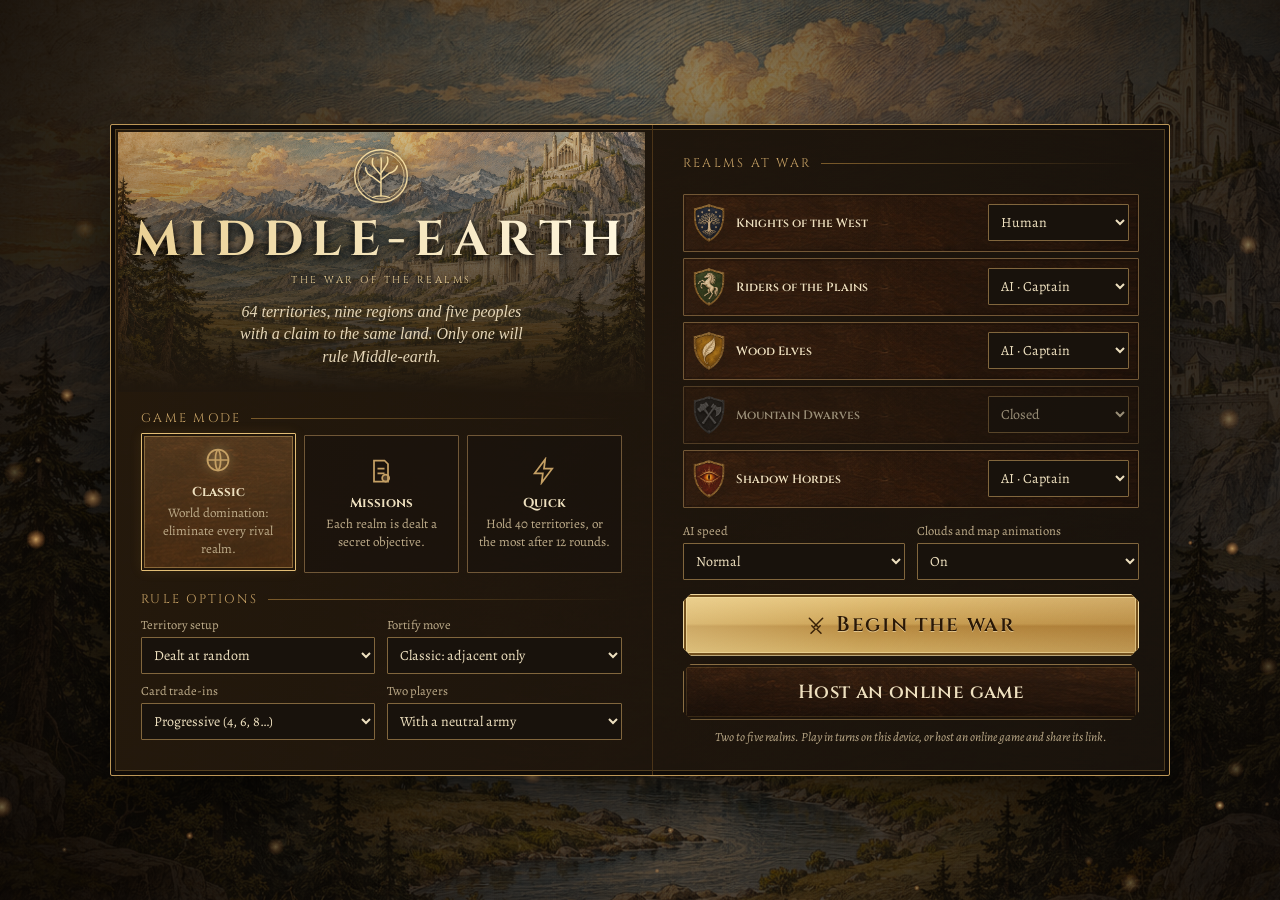
==== commit df6e639d: "Faster map on phones, the original score as a shuffled playlist - Board: still-camera cache of the s" ====
--- a/docs/index.html
+++ b/docs/index.html
@@ -335,8 +335,8 @@
   .phases .pchev { display: none; }
 }
 </style>
-<link rel="stylesheet" href="css/war-table.css?v=1795579968">
-<link rel="stylesheet" href="css/aaa.css?v=1795579968">
+<link rel="stylesheet" href="css/war-table.css?v=1795617969">
+<link rel="stylesheet" href="css/aaa.css?v=1795617969">
 
 <div id="app" hidden>
   <header id="top" class="wood">
@@ -419,22 +419,23 @@
 <div id="screen-menu" hidden><canvas id="menubg"></canvas><div id="menuMount"></div></div>
 <div id="modal" hidden></div>
 
-<script src="js/noise.js?v=1795579968"></script>
-<script src="js/materials.js?v=1795579968"></script>
-<script src="js/data.js?v=1795579968"></script>
-<script src="js/user-map-data.js?v=1795579968"></script>
-<script src="js/user-map.js?v=1795579968"></script>
-<script src="js/user-map-life.js?v=1795579968"></script>
-<script src="js/sheet.js?v=1795579968"></script>
-<script src="js/mapgen.js?v=1795579968"></script>
-<script src="js/atlas.js?v=1795579968"></script>
-<script src="js/game.js?v=1795579968"></script>
-<script src="js/ai.js?v=1795579968"></script>
-<script src="js/life.js?v=1795579968"></script>
-<script src="js/board.js?v=1795579968"></script>
-<script src="js/vignette.js?v=1795579968"></script>
-<script src="js/audio.js?v=1795579968"></script>
-<script src="js/net.js?v=1795579968"></script>
-<script src="js/ui.js?v=1795579968"></script>
+<script>window.MUSIC = {"base": "assets/music/", "tracks": ["01.mp3", "02.mp3", "03.mp3", "04.mp3", "05.mp3", "06.mp3", "07.mp3", "08.mp3", "09.mp3", "10.mp3", "11.mp3", "12.mp3", "13.mp3", "14.mp3", "15.mp3", "16.mp3", "17.mp3", "18.mp3", "19.mp3", "20.mp3", "21.mp3", "22.mp3"]};</script>
+<script src="js/noise.js?v=1795617969"></script>
+<script src="js/materials.js?v=1795617969"></script>
+<script src="js/data.js?v=1795617969"></script>
+<script src="js/user-map-data.js?v=1795617969"></script>
+<script src="js/user-map.js?v=1795617969"></script>
+<script src="js/user-map-life.js?v=1795617969"></script>
+<script src="js/sheet.js?v=1795617969"></script>
+<script src="js/mapgen.js?v=1795617969"></script>
+<script src="js/atlas.js?v=1795617969"></script>
+<script src="js/game.js?v=1795617969"></script>
+<script src="js/ai.js?v=1795617969"></script>
+<script src="js/life.js?v=1795617969"></script>
+<script src="js/board.js?v=1795617969"></script>
+<script src="js/vignette.js?v=1795617969"></script>
+<script src="js/audio.js?v=1795617969"></script>
+<script src="js/net.js?v=1795617969"></script>
+<script src="js/ui.js?v=1795617969"></script>
 
 </html>
--- a/docs/css/aaa.css
+++ b/docs/css/aaa.css
@@ -306,3 +306,16 @@
 .map-caption { color: #efe3c2; text-shadow: 0 1px 2px #000d, 0 0 8px #0008; transition: left .35s var(--ease-out); }
 #mapwrap.has-mini .map-caption { left: calc(var(--mini-w, 150px) + 42px); }
 @media (max-width: 560px) { #minimap { left: 12px; bottom: 12px; } #mapwrap.has-mini .map-caption { display: none; } }
+
+/* phones: the candle light without blend modes or flicker, which force a full-screen blend on every frame */
+@media (pointer: coarse), (max-width: 700px) {
+  .map-light::before, .map-light::after { mix-blend-mode: normal; animation: none; opacity: .2; }
+}
+
+/* the player's own soundtrack */
+.track { display: grid; grid-template-columns: 96px 1fr auto; align-items: center; gap: 6px 12px; margin: -4px 0 16px; }
+.track-l { font: 600 12px var(--f-display); letter-spacing: .12em; text-transform: uppercase; color: #dcc491; }
+.track-n { min-width: 0; overflow: hidden; text-overflow: ellipsis; white-space: nowrap; font: italic 15px var(--f-body, 'IM Fell English', Georgia, serif); color: var(--gold-hi); }
+.track-b { display: flex; gap: 8px; flex-wrap: wrap; justify-content: flex-end; }
+.track-h { grid-column: 1 / -1; margin: 0; font-size: 12.5px; line-height: 1.4; color: #a8956c; }
+@media (max-width: 560px) { .track { grid-template-columns: 1fr; } .track-b { justify-content: flex-start; } }
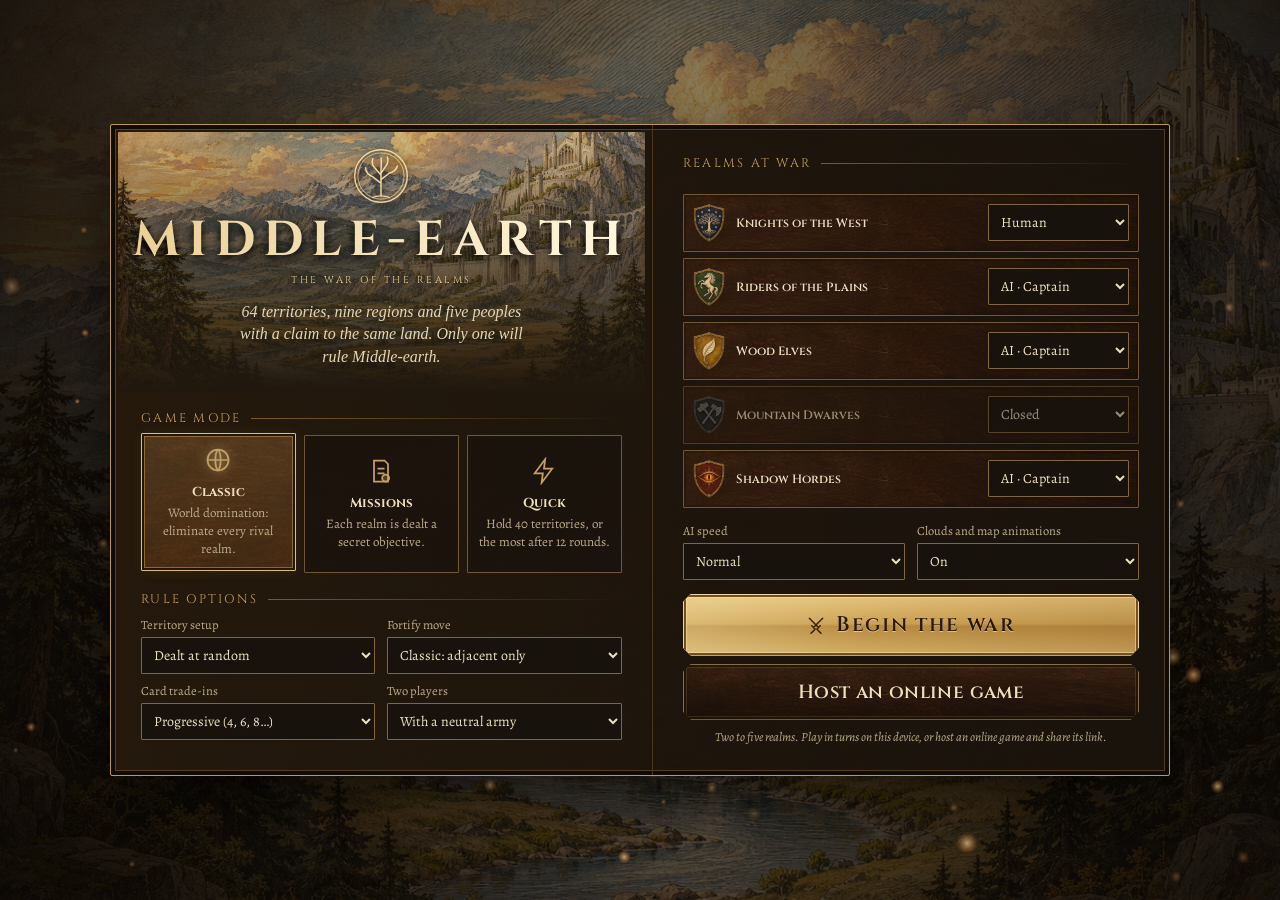
==== commit 35312e66: "Rivers and mountains are barriers; pages always read as UTF-8 - Neighbours now follow the drawing: a" ====
--- a/docs/index.html
+++ b/docs/index.html
@@ -335,8 +335,8 @@
   .phases .pchev { display: none; }
 }
 </style>
-<link rel="stylesheet" href="css/war-table.css?v=1795617969">
-<link rel="stylesheet" href="css/aaa.css?v=1795617969">
+<link rel="stylesheet" href="css/war-table.css?v=1795619406">
+<link rel="stylesheet" href="css/aaa.css?v=1795619406">
 
 <div id="app" hidden>
   <header id="top" class="wood">
@@ -420,22 +420,21 @@
 <div id="modal" hidden></div>
 
 <script>window.MUSIC = {"base": "assets/music/", "tracks": ["01.mp3", "02.mp3", "03.mp3", "04.mp3", "05.mp3", "06.mp3", "07.mp3", "08.mp3", "09.mp3", "10.mp3", "11.mp3", "12.mp3", "13.mp3", "14.mp3", "15.mp3", "16.mp3", "17.mp3", "18.mp3", "19.mp3", "20.mp3", "21.mp3", "22.mp3"]};</script>
-<script src="js/noise.js?v=1795617969"></script>
-<script src="js/materials.js?v=1795617969"></script>
-<script src="js/data.js?v=1795617969"></script>
-<script src="js/user-map-data.js?v=1795617969"></script>
-<script src="js/user-map.js?v=1795617969"></script>
-<script src="js/user-map-life.js?v=1795617969"></script>
-<script src="js/sheet.js?v=1795617969"></script>
-<script src="js/mapgen.js?v=1795617969"></script>
-<script src="js/atlas.js?v=1795617969"></script>
-<script src="js/game.js?v=1795617969"></script>
-<script src="js/ai.js?v=1795617969"></script>
-<script src="js/life.js?v=1795617969"></script>
-<script src="js/board.js?v=1795617969"></script>
-<script src="js/vignette.js?v=1795617969"></script>
-<script src="js/audio.js?v=1795617969"></script>
-<script src="js/net.js?v=1795617969"></script>
-<script src="js/ui.js?v=1795617969"></script>
-
-</html>+<script charset="utf-8" src="js/noise.js?v=1795619406"></script>
+<script charset="utf-8" src="js/materials.js?v=1795619406"></script>
+<script charset="utf-8" src="js/data.js?v=1795619406"></script>
+<script charset="utf-8" src="js/user-map-data.js?v=1795619406"></script>
+<script charset="utf-8" src="js/user-map.js?v=1795619406"></script>
+<script charset="utf-8" src="js/user-map-life.js?v=1795619406"></script>
+<script charset="utf-8" src="js/sheet.js?v=1795619406"></script>
+<script charset="utf-8" src="js/mapgen.js?v=1795619406"></script>
+<script charset="utf-8" src="js/atlas.js?v=1795619406"></script>
+<script charset="utf-8" src="js/game.js?v=1795619406"></script>
+<script charset="utf-8" src="js/ai.js?v=1795619406"></script>
+<script charset="utf-8" src="js/life.js?v=1795619406"></script>
+<script charset="utf-8" src="js/board.js?v=1795619406"></script>
+<script charset="utf-8" src="js/vignette.js?v=1795619406"></script>
+<script charset="utf-8" src="js/audio.js?v=1795619406"></script>
+<script charset="utf-8" src="js/net.js?v=1795619406"></script>
+<script charset="utf-8" src="js/ui.js?v=1795619406"></script>
+</html>
--- a/docs/css/war-table.css
+++ b/docs/css/war-table.css
@@ -1,3 +1,4 @@
+@charset "UTF-8";
 /* Collector's atlas: material layers shared by the game, menus and dialogs. */
 :root {
   --gold: #c5a064; --gold-hi: #f2d99c; --gold-lo: #79603b;
--- a/docs/css/aaa.css
+++ b/docs/css/aaa.css
@@ -1,3 +1,4 @@
+@charset "UTF-8";
 /* Presentation layer: motion, lighting, cinematic overlays and the battle table.
    Loaded after war-table.css; everything here is polish on top of the material system. */
 :root { --ease-out: cubic-bezier(.16, 1, .3, 1); --ease-back: cubic-bezier(.34, 1.56, .64, 1); }
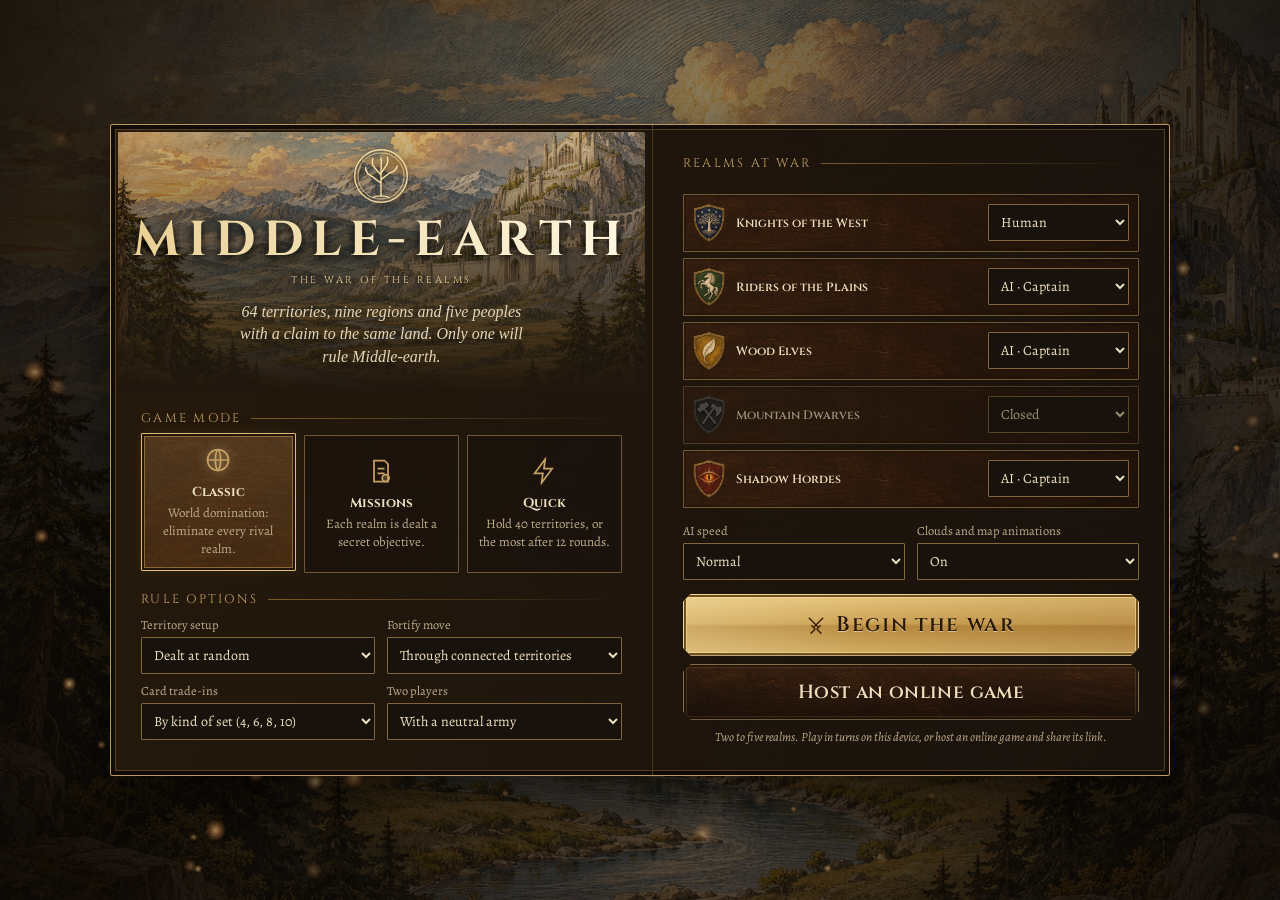
==== commit 01ae7228: "Borders, regions and standard rules brought in line with the rulebook - Neighbours: lands that share" ====
--- a/docs/index.html
+++ b/docs/index.html
@@ -335,8 +335,8 @@
   .phases .pchev { display: none; }
 }
 </style>
-<link rel="stylesheet" href="css/war-table.css?v=1795619406">
-<link rel="stylesheet" href="css/aaa.css?v=1795619406">
+<link rel="stylesheet" href="css/war-table.css?v=1795620664">
+<link rel="stylesheet" href="css/aaa.css?v=1795620664">
 
 <div id="app" hidden>
   <header id="top" class="wood">
@@ -420,21 +420,21 @@
 <div id="modal" hidden></div>
 
 <script>window.MUSIC = {"base": "assets/music/", "tracks": ["01.mp3", "02.mp3", "03.mp3", "04.mp3", "05.mp3", "06.mp3", "07.mp3", "08.mp3", "09.mp3", "10.mp3", "11.mp3", "12.mp3", "13.mp3", "14.mp3", "15.mp3", "16.mp3", "17.mp3", "18.mp3", "19.mp3", "20.mp3", "21.mp3", "22.mp3"]};</script>
-<script charset="utf-8" src="js/noise.js?v=1795619406"></script>
-<script charset="utf-8" src="js/materials.js?v=1795619406"></script>
-<script charset="utf-8" src="js/data.js?v=1795619406"></script>
-<script charset="utf-8" src="js/user-map-data.js?v=1795619406"></script>
-<script charset="utf-8" src="js/user-map.js?v=1795619406"></script>
-<script charset="utf-8" src="js/user-map-life.js?v=1795619406"></script>
-<script charset="utf-8" src="js/sheet.js?v=1795619406"></script>
-<script charset="utf-8" src="js/mapgen.js?v=1795619406"></script>
-<script charset="utf-8" src="js/atlas.js?v=1795619406"></script>
-<script charset="utf-8" src="js/game.js?v=1795619406"></script>
-<script charset="utf-8" src="js/ai.js?v=1795619406"></script>
-<script charset="utf-8" src="js/life.js?v=1795619406"></script>
-<script charset="utf-8" src="js/board.js?v=1795619406"></script>
-<script charset="utf-8" src="js/vignette.js?v=1795619406"></script>
-<script charset="utf-8" src="js/audio.js?v=1795619406"></script>
-<script charset="utf-8" src="js/net.js?v=1795619406"></script>
-<script charset="utf-8" src="js/ui.js?v=1795619406"></script>
+<script charset="utf-8" src="js/noise.js?v=1795620664"></script>
+<script charset="utf-8" src="js/materials.js?v=1795620664"></script>
+<script charset="utf-8" src="js/data.js?v=1795620664"></script>
+<script charset="utf-8" src="js/user-map-data.js?v=1795620664"></script>
+<script charset="utf-8" src="js/user-map.js?v=1795620664"></script>
+<script charset="utf-8" src="js/user-map-life.js?v=1795620664"></script>
+<script charset="utf-8" src="js/sheet.js?v=1795620664"></script>
+<script charset="utf-8" src="js/mapgen.js?v=1795620664"></script>
+<script charset="utf-8" src="js/atlas.js?v=1795620664"></script>
+<script charset="utf-8" src="js/game.js?v=1795620664"></script>
+<script charset="utf-8" src="js/ai.js?v=1795620664"></script>
+<script charset="utf-8" src="js/life.js?v=1795620664"></script>
+<script charset="utf-8" src="js/board.js?v=1795620664"></script>
+<script charset="utf-8" src="js/vignette.js?v=1795620664"></script>
+<script charset="utf-8" src="js/audio.js?v=1795620664"></script>
+<script charset="utf-8" src="js/net.js?v=1795620664"></script>
+<script charset="utf-8" src="js/ui.js?v=1795620664"></script>
 </html>
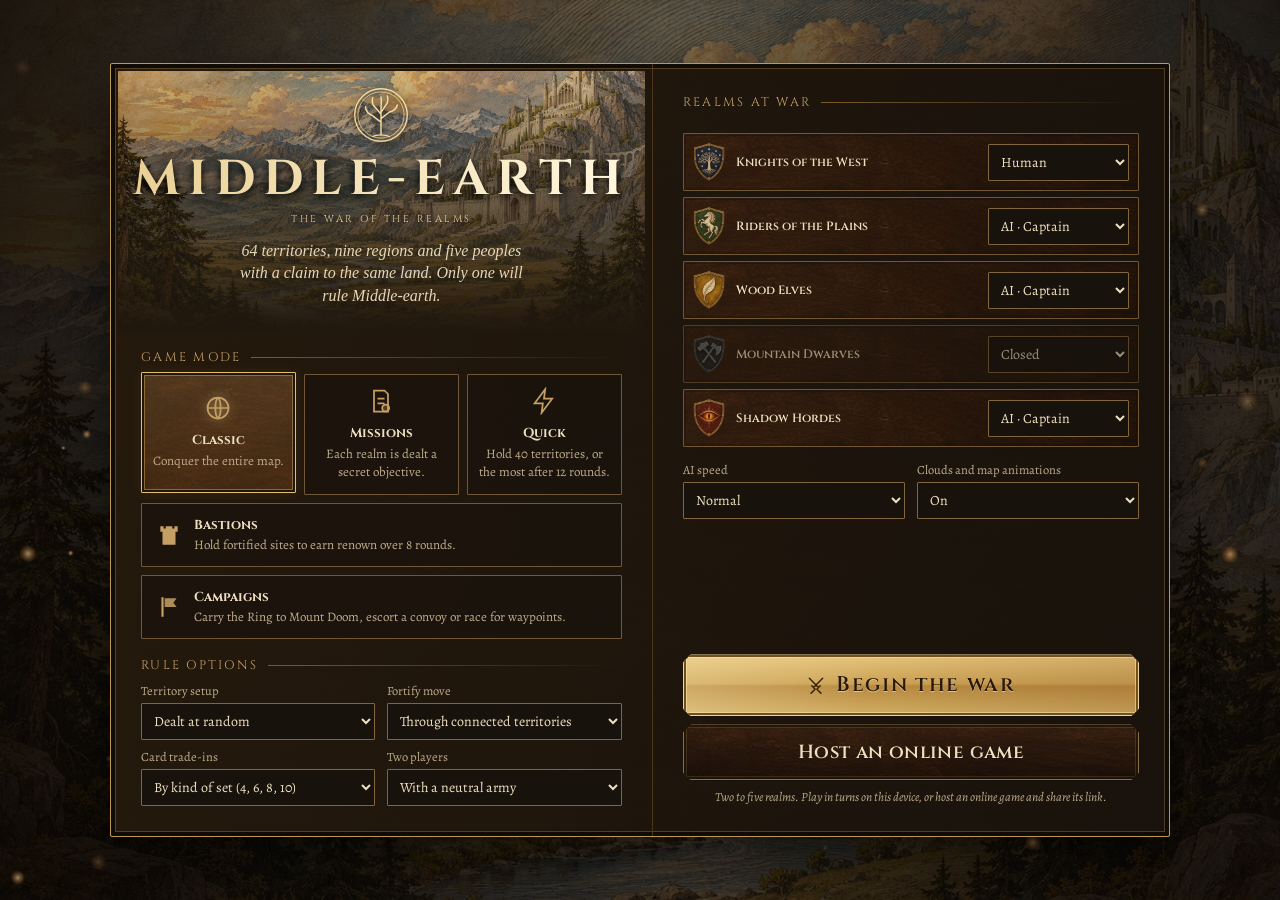
==== commit 4246d59c: "Bastions and Campaigns modes; Ring orders left to a human Warden - New game modes: Bastions (nine fo" ====
--- a/docs/index.html
+++ b/docs/index.html
@@ -335,8 +335,8 @@
   .phases .pchev { display: none; }
 }
 </style>
-<link rel="stylesheet" href="css/war-table.css?v=1795620664">
-<link rel="stylesheet" href="css/aaa.css?v=1795620664">
+<link rel="stylesheet" href="css/war-table.css?v=1795623854">
+<link rel="stylesheet" href="css/aaa.css?v=1795623854">
 
 <div id="app" hidden>
   <header id="top" class="wood">
@@ -420,21 +420,22 @@
 <div id="modal" hidden></div>
 
 <script>window.MUSIC = {"base": "assets/music/", "tracks": ["01.mp3", "02.mp3", "03.mp3", "04.mp3", "05.mp3", "06.mp3", "07.mp3", "08.mp3", "09.mp3", "10.mp3", "11.mp3", "12.mp3", "13.mp3", "14.mp3", "15.mp3", "16.mp3", "17.mp3", "18.mp3", "19.mp3", "20.mp3", "21.mp3", "22.mp3"]};</script>
-<script charset="utf-8" src="js/noise.js?v=1795620664"></script>
-<script charset="utf-8" src="js/materials.js?v=1795620664"></script>
-<script charset="utf-8" src="js/data.js?v=1795620664"></script>
-<script charset="utf-8" src="js/user-map-data.js?v=1795620664"></script>
-<script charset="utf-8" src="js/user-map.js?v=1795620664"></script>
-<script charset="utf-8" src="js/user-map-life.js?v=1795620664"></script>
-<script charset="utf-8" src="js/sheet.js?v=1795620664"></script>
-<script charset="utf-8" src="js/mapgen.js?v=1795620664"></script>
-<script charset="utf-8" src="js/atlas.js?v=1795620664"></script>
-<script charset="utf-8" src="js/game.js?v=1795620664"></script>
-<script charset="utf-8" src="js/ai.js?v=1795620664"></script>
-<script charset="utf-8" src="js/life.js?v=1795620664"></script>
-<script charset="utf-8" src="js/board.js?v=1795620664"></script>
-<script charset="utf-8" src="js/vignette.js?v=1795620664"></script>
-<script charset="utf-8" src="js/audio.js?v=1795620664"></script>
-<script charset="utf-8" src="js/net.js?v=1795620664"></script>
-<script charset="utf-8" src="js/ui.js?v=1795620664"></script>
+<script charset="utf-8" src="js/noise.js?v=1795623854"></script>
+<script charset="utf-8" src="js/materials.js?v=1795623854"></script>
+<script charset="utf-8" src="js/data.js?v=1795623854"></script>
+<script charset="utf-8" src="js/user-map-data.js?v=1795623854"></script>
+<script charset="utf-8" src="js/user-map.js?v=1795623854"></script>
+<script charset="utf-8" src="js/user-map-life.js?v=1795623854"></script>
+<script charset="utf-8" src="js/sheet.js?v=1795623854"></script>
+<script charset="utf-8" src="js/mapgen.js?v=1795623854"></script>
+<script charset="utf-8" src="js/atlas.js?v=1795623854"></script>
+<script charset="utf-8" src="js/campaign.js?v=1795623854"></script>
+<script charset="utf-8" src="js/game.js?v=1795623854"></script>
+<script charset="utf-8" src="js/ai.js?v=1795623854"></script>
+<script charset="utf-8" src="js/life.js?v=1795623854"></script>
+<script charset="utf-8" src="js/board.js?v=1795623854"></script>
+<script charset="utf-8" src="js/vignette.js?v=1795623854"></script>
+<script charset="utf-8" src="js/audio.js?v=1795623854"></script>
+<script charset="utf-8" src="js/net.js?v=1795623854"></script>
+<script charset="utf-8" src="js/ui.js?v=1795623854"></script>
 </html>
--- a/docs/css/war-table.css
+++ b/docs/css/war-table.css
@@ -122,6 +122,81 @@
 .mode { border-radius: 1px; background: #18120c99; padding: 12px 8px; border-color: #705737; }
 .mode span { font-size: 13px; line-height: 1.4; }
 .mode b { font-size: 13px; }
+.mode:is([data-mode="bastions"], [data-mode="campaign"]) {
+  grid-column: 1 / -1;
+  display: grid;
+  grid-template-columns: 26px 1fr;
+  gap: 2px 12px;
+  text-align: left;
+  padding-inline: 14px;
+}
+.mode:is([data-mode="bastions"], [data-mode="campaign"]) svg { grid-row: span 2; align-self: center; width: 26px; }
+.mode:is([data-mode="bastions"], [data-mode="campaign"]) :is(b, span) { grid-column: 2; margin-top: 0; }
+.convoy-panel { margin-bottom: 14px; }
+.convoy-panel .st { margin-bottom: 0; }
+.convoy-panel .chip[aria-current="step"] { border-color: var(--gold-hi); color: var(--gold-hi); }
+.convoy-status { display: flex; flex-wrap: wrap; gap: 5px; margin: 7px 0; }
+.convoy-status span, .adventure-kind {
+  color: var(--gold-hi);
+  font: 700 10px var(--f-display);
+  letter-spacing: .05em;
+}
+.convoy-status span { padding: 4px 7px; border: 1px solid #74572f; background: #2a1d11; }
+.ring-orders { display: grid; gap: 8px; }
+.ring-orders .btn { display: grid; justify-items: start; gap: 4px; text-align: left; padding: 11px 14px; }
+.ring-orders .btn span { font: 400 14px var(--f-map); color: var(--ivory-dim); }
+.ring-orders .btn.gold span { color: #422712; }
+.ring-orders .btn.red span { color: #ffe5d3; }
+.ring-route-group { margin-top: 12px; }
+.ring-route-group h4 { margin: 0 0 6px; font-family: var(--f-display); }
+.ring-corruption { width: 100%; height: 8px; accent-color: #b44535; }
+.mcard.adventure-dialog { display: flex; flex-direction: column; overflow: hidden; }
+.adventure-dialog > :not(.mbody) { flex-shrink: 0; }
+.adventure-dialog .mbody { min-height: 0; overflow: auto; padding-right: 7px; }
+.adventure-hand {
+  display: grid;
+  grid-template-columns: repeat(auto-fill, minmax(min(190px, 100%), 1fr));
+  gap: 12px;
+}
+.adventure-card {
+  display: grid;
+  align-content: start;
+  gap: 8px;
+  padding: 12px;
+  background: linear-gradient(150deg, #352616, #19110c 70%);
+  border: 1px solid #987445;
+}
+.adventure-card[data-type="Mission"] { border-color: #9d8e67; }
+.adventure-card[data-type="Event"] { border-color: #7d9270; }
+.adventure-card h3, .adventure-card p { margin: 0; }
+.adventure-card h3 { font-size: 15px; color: var(--ivory); }
+.adventure-card p { min-height: 2.6em; line-height: 1.35; }
+.adventure-card .card-scene { width: 100%; height: 104px; border: 1px solid #74572f; }
+.adventure-actions { display: flex; flex-wrap: wrap; gap: 7px; }
+.adventure-actions select { width: 100%; min-height: 30px; }
+.bastion-score { color: var(--gold-hi); font-style: normal; }
+.bastion-table { margin-bottom: 14px; overflow-x: auto; }
+.bastion-table .st { margin: 0; }
+.bastion-table .st th,
+.bastion-table .st td { padding-inline: 5px; }
+@media (max-width: 480px) {
+  .bastion-table .st th { font-size: 10px; letter-spacing: 0; }
+  .bastion-table .st td { font-size: 12px; }
+}
+.bastion-stat b { font-size: 14px; }
+.vic-shield:has(svg + svg) { display: flex; justify-content: center; gap: 12px; }
+.die-bonus {
+  position: absolute;
+  z-index: 3;
+  top: -9px;
+  right: -11px;
+  padding: 1px 4px;
+  color: #24170c;
+  background: #f0d18b;
+  border: 1px solid #53371e;
+  border-radius: 3px;
+  font: 700 11px var(--f-display);
+}
 .seat { padding: 9px; grid-template-columns: 33px 1fr 141px; }
 .seat .sn { font-size: 12px; }
 .seat.off { opacity: .6; }
